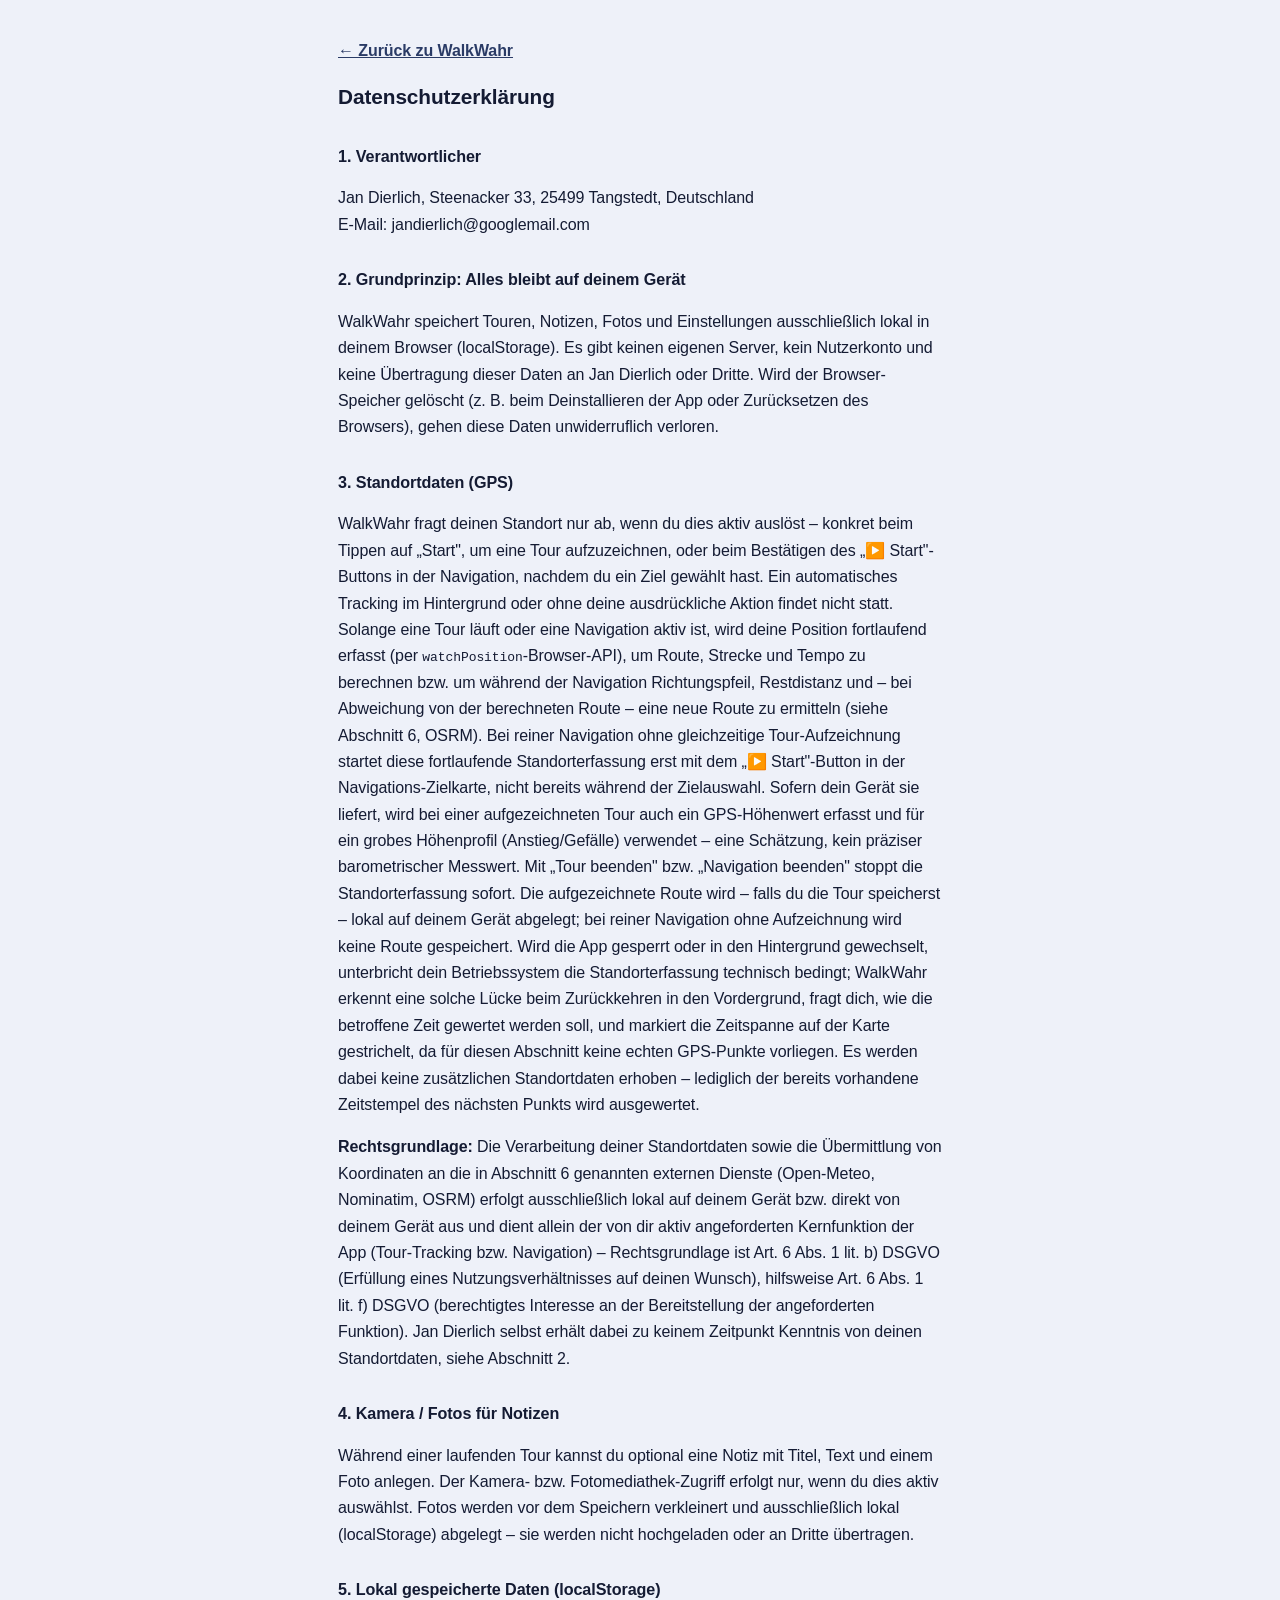
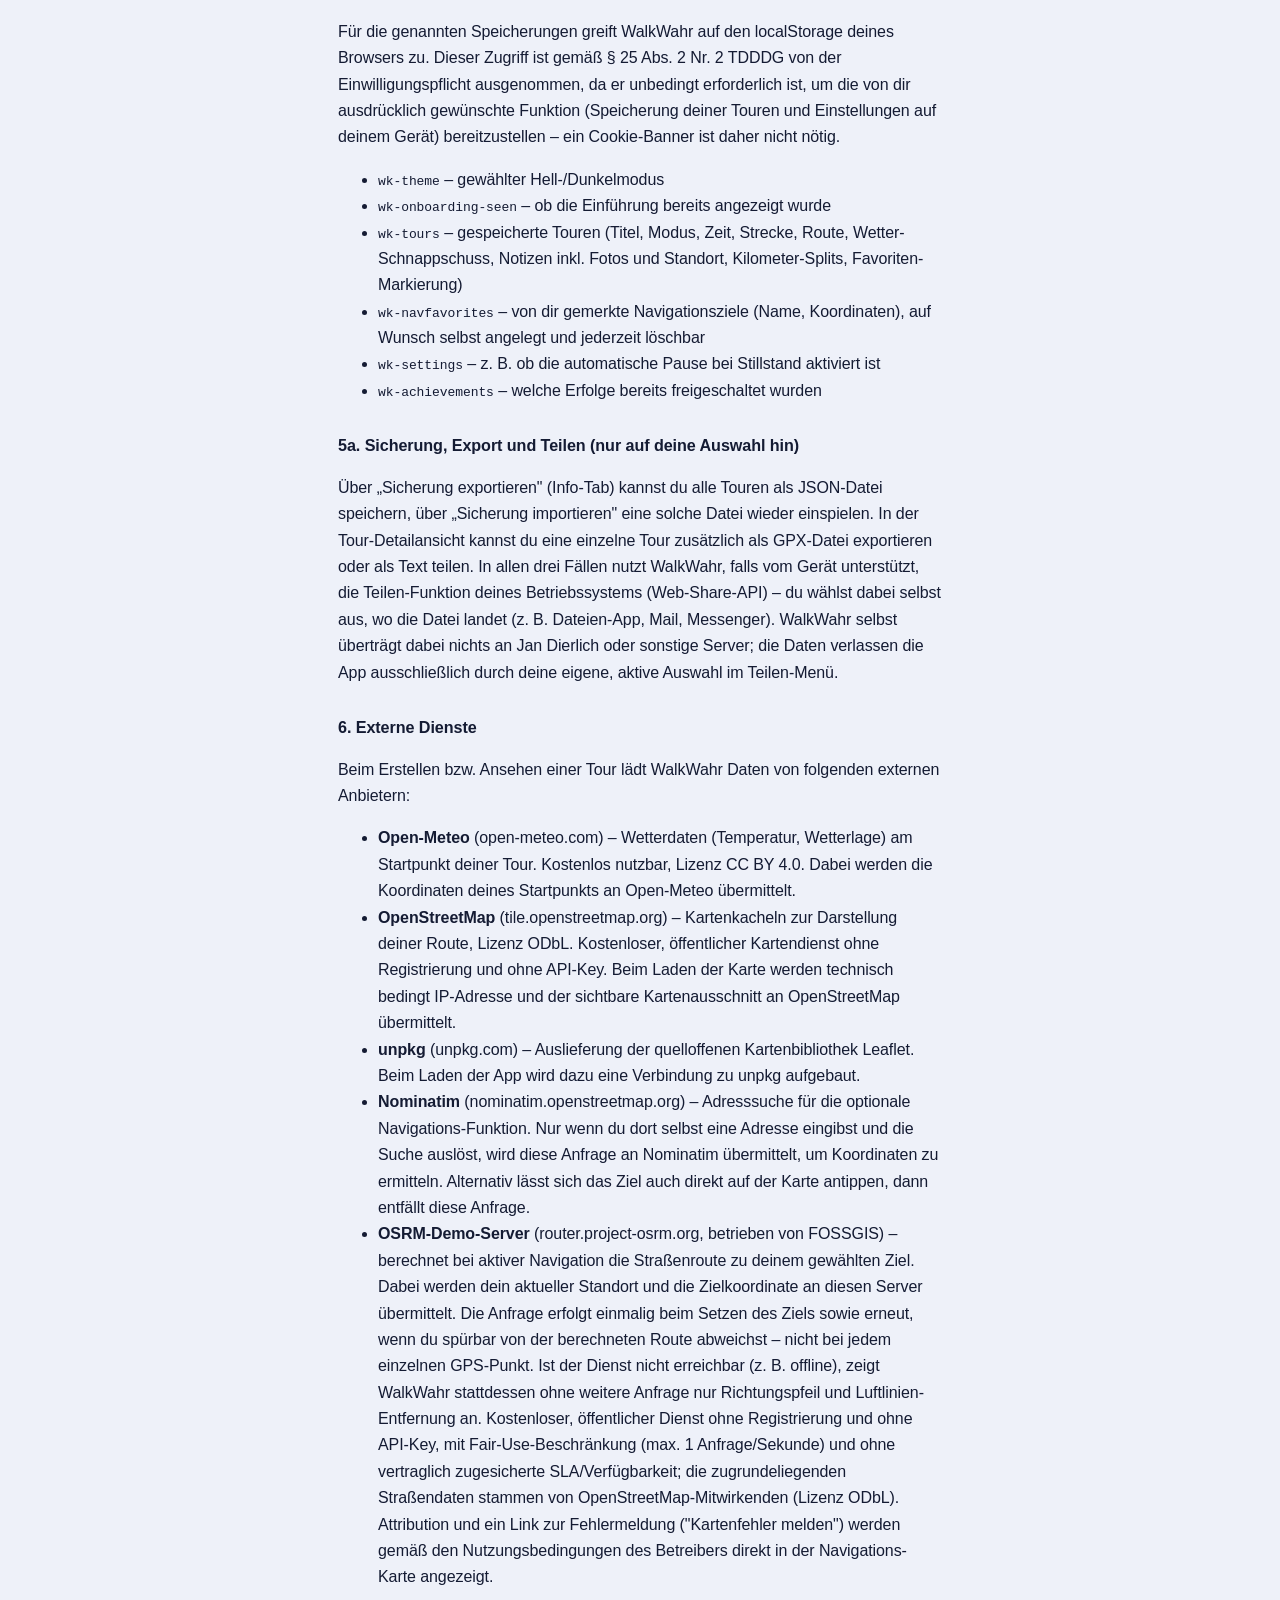
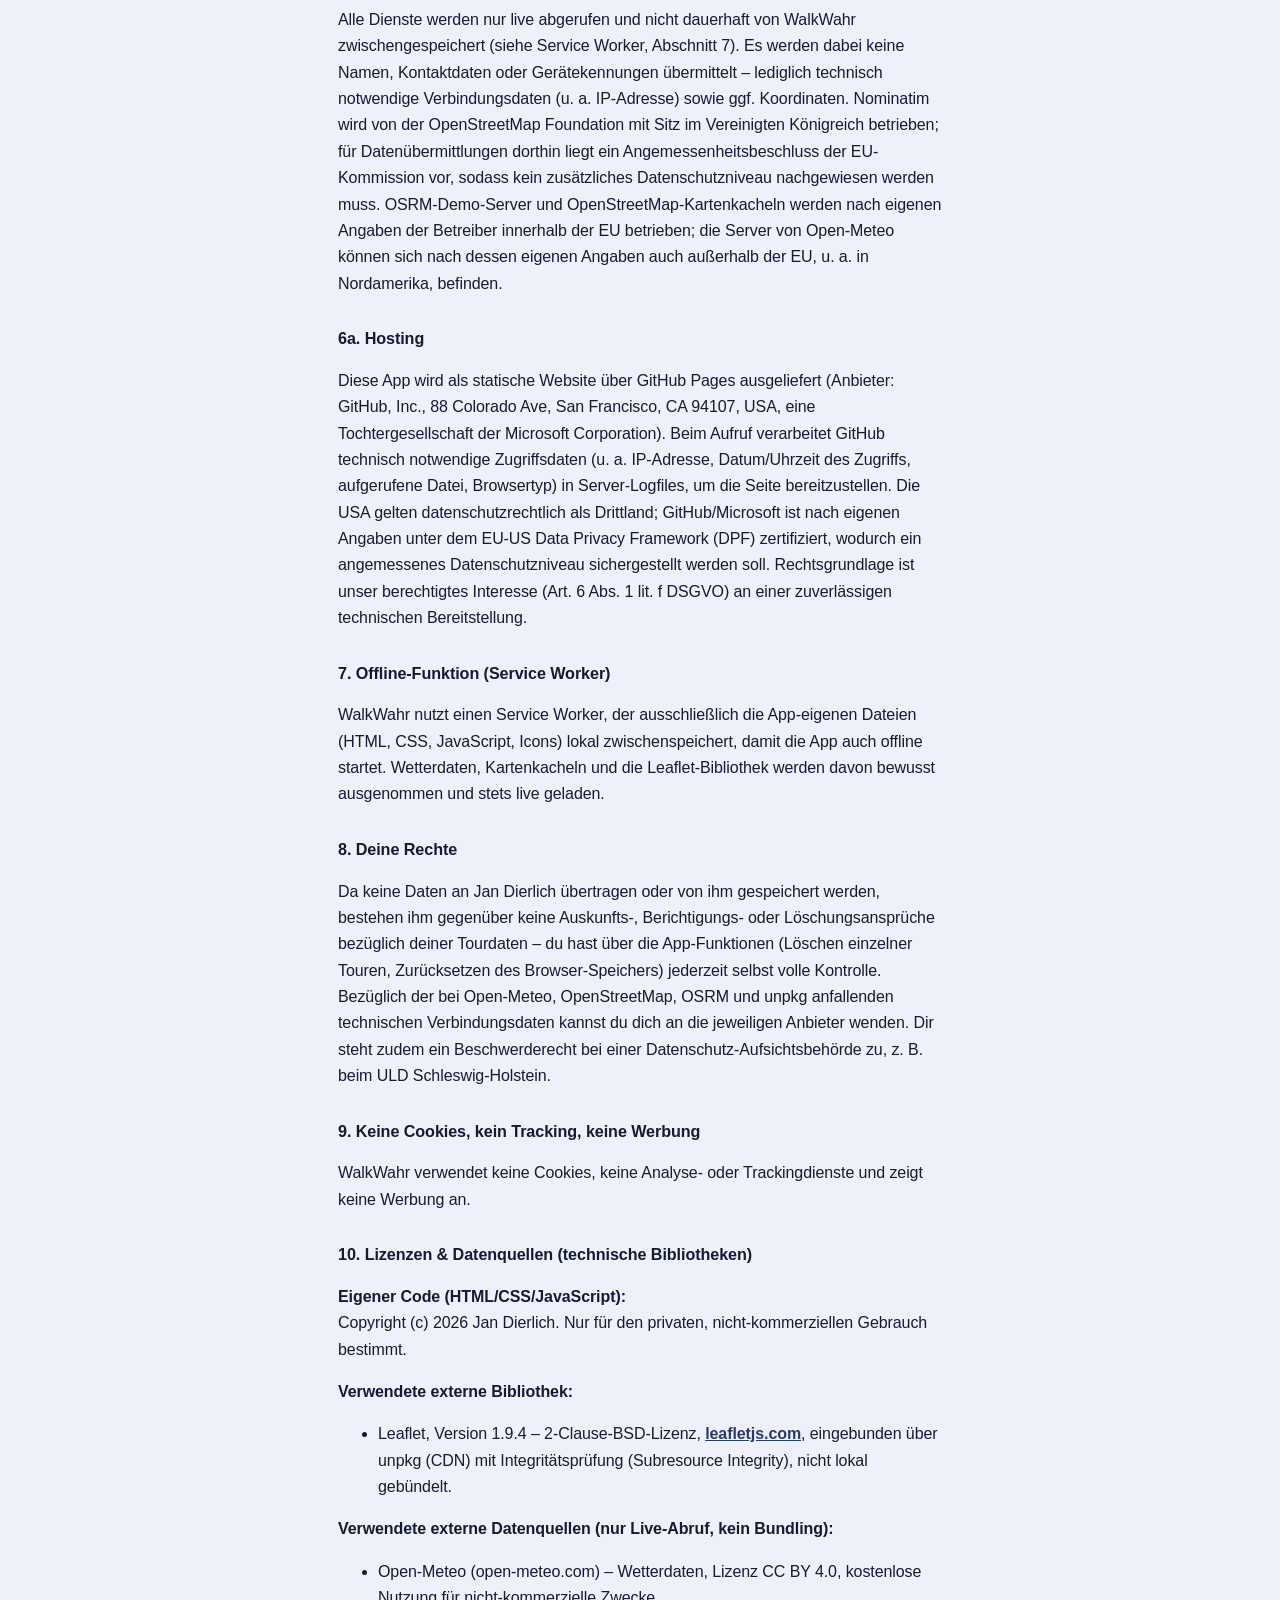
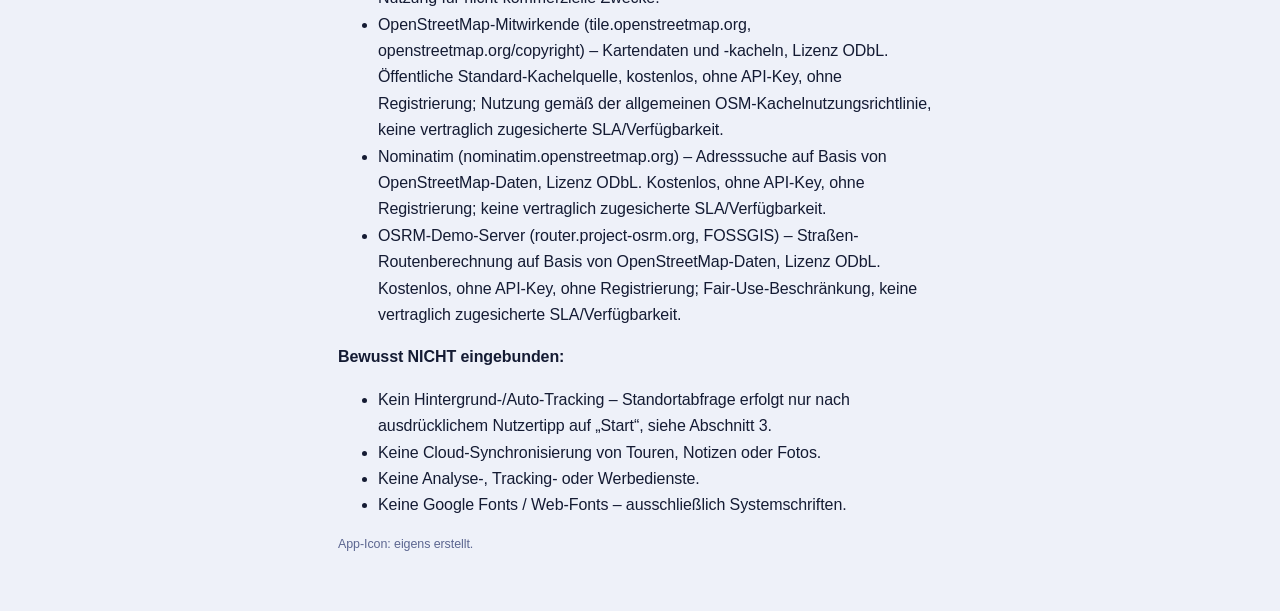
==== wk-datenschutz.html @ b7c9e7aa "Add files via upload" ====
<!DOCTYPE html>
<html lang="de">
<head>
    <meta name="robots" content="noindex, nofollow">
<meta charset="UTF-8">
<meta name="viewport" content="width=device-width, initial-scale=1, maximum-scale=1, user-scalable=no">
<title>Datenschutzerklärung – WalkWahr</title>
<link rel="icon" href="wk-icon-192.png">
<link rel="stylesheet" href="wk-style.css">
</head>
<body>
<div class="legalpage">
  <p><a href="wk-index.html">← Zurück zu WalkWahr</a></p>
  <h1>Datenschutzerklärung</h1>

  <h2>1. Verantwortlicher</h2>
  <p>
    Jan Dierlich, Steenacker 33, 25499 Tangstedt, Deutschland<br>
    E-Mail: jandierlich@googlemail.com
  </p>

  <h2>2. Grundprinzip: Alles bleibt auf deinem Gerät</h2>
  <p>WalkWahr speichert Touren, Notizen, Fotos und Einstellungen ausschließlich lokal in deinem Browser (localStorage). Es gibt keinen eigenen Server, kein Nutzerkonto und keine Übertragung dieser Daten an Jan Dierlich oder Dritte. Wird der Browser-Speicher gelöscht (z. B. beim Deinstallieren der App oder Zurücksetzen des Browsers), gehen diese Daten unwiderruflich verloren.</p>

  <h2>3. Standortdaten (GPS)</h2>
  <p>WalkWahr fragt deinen Standort nur ab, wenn du dies aktiv auslöst – konkret beim Tippen auf „Start", um eine Tour aufzuzeichnen, oder beim Bestätigen des „▶️ Start"-Buttons in der Navigation, nachdem du ein Ziel gewählt hast. Ein automatisches Tracking im Hintergrund oder ohne deine ausdrückliche Aktion findet nicht statt. Solange eine Tour läuft oder eine Navigation aktiv ist, wird deine Position fortlaufend erfasst (per <code>watchPosition</code>-Browser-API), um Route, Strecke und Tempo zu berechnen bzw. um während der Navigation Richtungspfeil, Restdistanz und – bei Abweichung von der berechneten Route – eine neue Route zu ermitteln (siehe Abschnitt 6, OSRM). Bei reiner Navigation ohne gleichzeitige Tour-Aufzeichnung startet diese fortlaufende Standorterfassung erst mit dem „▶️ Start"-Button in der Navigations-Zielkarte, nicht bereits während der Zielauswahl. Sofern dein Gerät sie liefert, wird bei einer aufgezeichneten Tour auch ein GPS-Höhenwert erfasst und für ein grobes Höhenprofil (Anstieg/Gefälle) verwendet – eine Schätzung, kein präziser barometrischer Messwert. Mit „Tour beenden" bzw. „Navigation beenden" stoppt die Standorterfassung sofort. Die aufgezeichnete Route wird – falls du die Tour speicherst – lokal auf deinem Gerät abgelegt; bei reiner Navigation ohne Aufzeichnung wird keine Route gespeichert. Wird die App gesperrt oder in den Hintergrund gewechselt, unterbricht dein Betriebssystem die Standorterfassung technisch bedingt; WalkWahr erkennt eine solche Lücke beim Zurückkehren in den Vordergrund, fragt dich, wie die betroffene Zeit gewertet werden soll, und markiert die Zeitspanne auf der Karte gestrichelt, da für diesen Abschnitt keine echten GPS-Punkte vorliegen. Es werden dabei keine zusätzlichen Standortdaten erhoben – lediglich der bereits vorhandene Zeitstempel des nächsten Punkts wird ausgewertet.</p>
  <p><strong>Rechtsgrundlage:</strong> Die Verarbeitung deiner Standortdaten sowie die Übermittlung von Koordinaten an die in Abschnitt 6 genannten externen Dienste (Open-Meteo, Nominatim, OSRM) erfolgt ausschließlich lokal auf deinem Gerät bzw. direkt von deinem Gerät aus und dient allein der von dir aktiv angeforderten Kernfunktion der App (Tour-Tracking bzw. Navigation) – Rechtsgrundlage ist Art. 6 Abs. 1 lit. b) DSGVO (Erfüllung eines Nutzungsverhältnisses auf deinen Wunsch), hilfsweise Art. 6 Abs. 1 lit. f) DSGVO (berechtigtes Interesse an der Bereitstellung der angeforderten Funktion). Jan Dierlich selbst erhält dabei zu keinem Zeitpunkt Kenntnis von deinen Standortdaten, siehe Abschnitt 2.</p>

  <h2>4. Kamera / Fotos für Notizen</h2>
  <p>Während einer laufenden Tour kannst du optional eine Notiz mit Titel, Text und einem Foto anlegen. Der Kamera- bzw. Fotomediathek-Zugriff erfolgt nur, wenn du dies aktiv auswählst. Fotos werden vor dem Speichern verkleinert und ausschließlich lokal (localStorage) abgelegt – sie werden nicht hochgeladen oder an Dritte übertragen.</p>

  <h2>5. Lokal gespeicherte Daten (localStorage)</h2>
  <p>Für die genannten Speicherungen greift WalkWahr auf den localStorage deines Browsers zu. Dieser Zugriff ist gemäß § 25 Abs. 2 Nr. 2 TDDDG von der Einwilligungspflicht ausgenommen, da er unbedingt erforderlich ist, um die von dir ausdrücklich gewünschte Funktion (Speicherung deiner Touren und Einstellungen auf deinem Gerät) bereitzustellen – ein Cookie-Banner ist daher nicht nötig.</p>
  <ul>
    <li><code>wk-theme</code> – gewählter Hell-/Dunkelmodus</li>
    <li><code>wk-onboarding-seen</code> – ob die Einführung bereits angezeigt wurde</li>
    <li><code>wk-tours</code> – gespeicherte Touren (Titel, Modus, Zeit, Strecke, Route, Wetter-Schnappschuss, Notizen inkl. Fotos und Standort, Kilometer-Splits, Favoriten-Markierung)</li>
    <li><code>wk-navfavorites</code> – von dir gemerkte Navigationsziele (Name, Koordinaten), auf Wunsch selbst angelegt und jederzeit löschbar</li>
    <li><code>wk-settings</code> – z. B. ob die automatische Pause bei Stillstand aktiviert ist</li>
    <li><code>wk-achievements</code> – welche Erfolge bereits freigeschaltet wurden</li>
  </ul>

  <h2>5a. Sicherung, Export und Teilen (nur auf deine Auswahl hin)</h2>
  <p>Über „Sicherung exportieren" (Info-Tab) kannst du alle Touren als JSON-Datei speichern, über „Sicherung importieren" eine solche Datei wieder einspielen. In der Tour-Detailansicht kannst du eine einzelne Tour zusätzlich als GPX-Datei exportieren oder als Text teilen. In allen drei Fällen nutzt WalkWahr, falls vom Gerät unterstützt, die Teilen-Funktion deines Betriebssystems (Web-Share-API) – du wählst dabei selbst aus, wo die Datei landet (z. B. Dateien-App, Mail, Messenger). WalkWahr selbst überträgt dabei nichts an Jan Dierlich oder sonstige Server; die Daten verlassen die App ausschließlich durch deine eigene, aktive Auswahl im Teilen-Menü.</p>

  <h2>6. Externe Dienste</h2>
  <p>Beim Erstellen bzw. Ansehen einer Tour lädt WalkWahr Daten von folgenden externen Anbietern:</p>
  <ul>
    <li><strong>Open-Meteo</strong> (open-meteo.com) – Wetterdaten (Temperatur, Wetterlage) am Startpunkt deiner Tour. Kostenlos nutzbar, Lizenz CC BY 4.0. Dabei werden die Koordinaten deines Startpunkts an Open-Meteo übermittelt.</li>
    <li><strong>OpenStreetMap</strong> (tile.openstreetmap.org) – Kartenkacheln zur Darstellung deiner Route, Lizenz ODbL. Kostenloser, öffentlicher Kartendienst ohne Registrierung und ohne API-Key. Beim Laden der Karte werden technisch bedingt IP-Adresse und der sichtbare Kartenausschnitt an OpenStreetMap übermittelt.</li>
    <li><strong>unpkg</strong> (unpkg.com) – Auslieferung der quelloffenen Kartenbibliothek Leaflet. Beim Laden der App wird dazu eine Verbindung zu unpkg aufgebaut.</li>
    <li><strong>Nominatim</strong> (nominatim.openstreetmap.org) – Adresssuche für die optionale Navigations-Funktion. Nur wenn du dort selbst eine Adresse eingibst und die Suche auslöst, wird diese Anfrage an Nominatim übermittelt, um Koordinaten zu ermitteln. Alternativ lässt sich das Ziel auch direkt auf der Karte antippen, dann entfällt diese Anfrage.</li>
    <li><strong>OSRM-Demo-Server</strong> (router.project-osrm.org, betrieben von FOSSGIS) – berechnet bei aktiver Navigation die Straßenroute zu deinem gewählten Ziel. Dabei werden dein aktueller Standort und die Zielkoordinate an diesen Server übermittelt. Die Anfrage erfolgt einmalig beim Setzen des Ziels sowie erneut, wenn du spürbar von der berechneten Route abweichst – nicht bei jedem einzelnen GPS-Punkt. Ist der Dienst nicht erreichbar (z. B. offline), zeigt WalkWahr stattdessen ohne weitere Anfrage nur Richtungspfeil und Luftlinien-Entfernung an. Kostenloser, öffentlicher Dienst ohne Registrierung und ohne API-Key, mit Fair-Use-Beschränkung (max. 1 Anfrage/Sekunde) und ohne vertraglich zugesicherte SLA/Verfügbarkeit; die zugrundeliegenden Straßendaten stammen von OpenStreetMap-Mitwirkenden (Lizenz ODbL). Attribution und ein Link zur Fehlermeldung ("Kartenfehler melden") werden gemäß den Nutzungsbedingungen des Betreibers direkt in der Navigations-Karte angezeigt.</li>
  </ul>
  <p>Alle Dienste werden nur live abgerufen und nicht dauerhaft von WalkWahr zwischengespeichert (siehe Service Worker, Abschnitt 7). Es werden dabei keine Namen, Kontaktdaten oder Gerätekennungen übermittelt – lediglich technisch notwendige Verbindungsdaten (u. a. IP-Adresse) sowie ggf. Koordinaten. Nominatim wird von der OpenStreetMap Foundation mit Sitz im Vereinigten Königreich betrieben; für Datenübermittlungen dorthin liegt ein Angemessenheitsbeschluss der EU-Kommission vor, sodass kein zusätzliches Datenschutzniveau nachgewiesen werden muss. OSRM-Demo-Server und OpenStreetMap-Kartenkacheln werden nach eigenen Angaben der Betreiber innerhalb der EU betrieben; die Server von Open-Meteo können sich nach dessen eigenen Angaben auch außerhalb der EU, u. a. in Nordamerika, befinden.</p>

  <h2>6a. Hosting</h2>
  <p>Diese App wird als statische Website über GitHub Pages ausgeliefert (Anbieter: GitHub, Inc., 88 Colorado Ave, San Francisco, CA 94107, USA, eine Tochtergesellschaft der Microsoft Corporation). Beim Aufruf verarbeitet GitHub technisch notwendige Zugriffsdaten (u. a. IP-Adresse, Datum/Uhrzeit des Zugriffs, aufgerufene Datei, Browsertyp) in Server-Logfiles, um die Seite bereitzustellen. Die USA gelten datenschutzrechtlich als Drittland; GitHub/Microsoft ist nach eigenen Angaben unter dem EU-US Data Privacy Framework (DPF) zertifiziert, wodurch ein angemessenes Datenschutzniveau sichergestellt werden soll. Rechtsgrundlage ist unser berechtigtes Interesse (Art. 6 Abs. 1 lit. f DSGVO) an einer zuverlässigen technischen Bereitstellung.</p>

  <h2>7. Offline-Funktion (Service Worker)</h2>
  <p>WalkWahr nutzt einen Service Worker, der ausschließlich die App-eigenen Dateien (HTML, CSS, JavaScript, Icons) lokal zwischenspeichert, damit die App auch offline startet. Wetterdaten, Kartenkacheln und die Leaflet-Bibliothek werden davon bewusst ausgenommen und stets live geladen.</p>

  <h2>8. Deine Rechte</h2>
  <p>Da keine Daten an Jan Dierlich übertragen oder von ihm gespeichert werden, bestehen ihm gegenüber keine Auskunfts-, Berichtigungs- oder Löschungsansprüche bezüglich deiner Tourdaten – du hast über die App-Funktionen (Löschen einzelner Touren, Zurücksetzen des Browser-Speichers) jederzeit selbst volle Kontrolle. Bezüglich der bei Open-Meteo, OpenStreetMap, OSRM und unpkg anfallenden technischen Verbindungsdaten kannst du dich an die jeweiligen Anbieter wenden. Dir steht zudem ein Beschwerderecht bei einer Datenschutz-Aufsichtsbehörde zu, z. B. beim ULD Schleswig-Holstein.</p>

  <h2>9. Keine Cookies, kein Tracking, keine Werbung</h2>
  <p>WalkWahr verwendet keine Cookies, keine Analyse- oder Trackingdienste und zeigt keine Werbung an.</p>

  <h2 id="lizenzen">10. Lizenzen &amp; Datenquellen (technische Bibliotheken)</h2>
  <p><strong>Eigener Code (HTML/CSS/JavaScript):</strong><br>Copyright (c) 2026 Jan Dierlich. Nur für den privaten, nicht-kommerziellen Gebrauch bestimmt.</p>
  <p><strong>Verwendete externe Bibliothek:</strong></p>
  <ul>
    <li>Leaflet, Version 1.9.4 – 2-Clause-BSD-Lizenz, <a href="https://leafletjs.com/" target="_blank" rel="noopener">leafletjs.com</a>, eingebunden über unpkg (CDN) mit Integritätsprüfung (Subresource Integrity), nicht lokal gebündelt.</li>
  </ul>
  <p><strong>Verwendete externe Datenquellen (nur Live-Abruf, kein Bundling):</strong></p>
  <ul>
    <li>Open-Meteo (open-meteo.com) – Wetterdaten, Lizenz CC BY 4.0, kostenlose Nutzung für nicht-kommerzielle Zwecke.</li>
    <li>OpenStreetMap-Mitwirkende (tile.openstreetmap.org, openstreetmap.org/copyright) – Kartendaten und -kacheln, Lizenz ODbL. Öffentliche Standard-Kachelquelle, kostenlos, ohne API-Key, ohne Registrierung; Nutzung gemäß der allgemeinen OSM-Kachelnutzungsrichtlinie, keine vertraglich zugesicherte SLA/Verfügbarkeit.</li>
    <li>Nominatim (nominatim.openstreetmap.org) – Adresssuche auf Basis von OpenStreetMap-Daten, Lizenz ODbL. Kostenlos, ohne API-Key, ohne Registrierung; keine vertraglich zugesicherte SLA/Verfügbarkeit.</li>
    <li>OSRM-Demo-Server (router.project-osrm.org, FOSSGIS) – Straßen-Routenberechnung auf Basis von OpenStreetMap-Daten, Lizenz ODbL. Kostenlos, ohne API-Key, ohne Registrierung; Fair-Use-Beschränkung, keine vertraglich zugesicherte SLA/Verfügbarkeit.</li>
  </ul>
  <p><strong>Bewusst NICHT eingebunden:</strong></p>
  <ul>
    <li>Kein Hintergrund-/Auto-Tracking – Standortabfrage erfolgt nur nach ausdrücklichem Nutzertipp auf „Start“, siehe Abschnitt 3.</li>
    <li>Keine Cloud-Synchronisierung von Touren, Notizen oder Fotos.</li>
    <li>Keine Analyse-, Tracking- oder Werbedienste.</li>
    <li>Keine Google Fonts / Web-Fonts – ausschließlich Systemschriften.</li>
  </ul>
  <p class="small">App-Icon: eigens erstellt.</p>
</div>
</body>
</html>
---- wk-style.css ----
:root{
  --bg:#EEF1F9;
  --card:#FFFFFF;
  --text:#141B33;
  --text-soft:#5C6690;
  --accent:#2A3B66;
  --accent2:#18234A;
  --accent-soft:#E4E8F7;
  --btn-warm:#EDF0FA;
  --border:#DDE2F1;
  --brand-a:#232E57;
  --brand-b:#12182F;
  --on-brand:#FFFFFF;
  --green:#1F8A4C;
  --green-bg:#E4F6EC;
  --yellow:#B26A00;
  --yellow-bg:#FDF1DC;
  --red:#C6273D;
  --red-bg:#FCE8EC;
  --shadow:0 8px 20px rgba(20,27,51,.09);
  --shadow-lg:0 16px 36px rgba(20,27,51,.16);
  --radius:20px;
  --safe-bottom:env(safe-area-inset-bottom, 0px);
  --safe-top:env(safe-area-inset-top, 0px);
  color-scheme:light;
}
[data-theme="dark"]{
  --bg:#0A0F22;
  --card:#121A34;
  --text:#E8EBF8;
  --text-soft:#94A0C6;
  --accent:#8CA0EE;
  --accent2:#5F74C4;
  --accent-soft:#1C2547;
  --btn-warm:#182142;
  --border:#26305A;
  --brand-a:#232E57;
  --brand-b:#0C1226;
  --on-brand:#FFFFFF;
  --green:#7ED08A;
  --green-bg:#1E3327;
  --yellow:#F2C368;
  --yellow-bg:#3A2E15;
  --red:#F09090;
  --red-bg:#3A1E1E;
  --shadow:0 8px 20px rgba(0,0,0,.42);
  --shadow-lg:0 16px 36px rgba(0,0,0,.55);
  color-scheme:dark;
}

*{box-sizing:border-box; -webkit-tap-highlight-color:transparent;}
html,body{margin:0;padding:0;height:100%;}
body{
  background:var(--bg);
  color:var(--text);
  font-family:-apple-system,sans-serif;
  font-weight:400;
  transition:background .35s ease,color .35s ease;
  touch-action:pan-x pan-y;
  overscroll-behavior-y:contain;
  -webkit-font-smoothing:antialiased;
  letter-spacing:-0.005em;
}
button,input,select,textarea{font-family:inherit;}
a{color:var(--accent);}
.topbar h1,.cardtitle,.hero-line,.legalpage h1,.legalpage h2{font-family:-apple-system,sans-serif; font-weight:650;}
.wsval,.statbox .val,.goalbig,.livebig .num,.monthbar-val,.skpace,.leaflet-popup-content strong{font-family:ui-monospace,SFMono-Regular,Menlo,monospace; font-weight:500;}

.app{max-width:520px;margin:0 auto;min-height:100vh;display:flex;flex-direction:column;position:relative;}

/* ---------- Topbar (immer sichtbar) ---------- */
.topbar{
  display:flex;align-items:center;justify-content:space-between;gap:10px;
  padding:calc(14px + var(--safe-top)) 16px 16px;position:sticky;top:0;z-index:50;
  background:linear-gradient(160deg,var(--brand-a) 0%,var(--brand-b) 100%);
  border-radius:0 0 20px 20px;
  box-shadow:0 6px 16px rgba(8,11,24,.22);
  border-bottom:none;
}
.topbar h1{font-size:1.1rem;margin:0;display:flex;align-items:center;gap:9px;font-weight:650;letter-spacing:-0.01em;flex:1;min-width:0;color:#fff;}
.titleicon{width:27px;height:27px;border-radius:8px;display:block;box-shadow:0 2px 8px rgba(0,0,0,.3);flex-shrink:0;}
.iconbtn{
  background:rgba(255,255,255,.12);border:1px solid rgba(255,255,255,.16);border-radius:999px;
  width:38px;height:38px;display:flex;align-items:center;justify-content:center;flex-shrink:0;
  color:#fff;box-shadow:none;transition:transform .12s ease;
}
.iconbtn:active{transform:scale(0.92);}
.iconbtn[hidden]{display:none;}

/* Gedämpfte Topbar während laufender Live-Tour: Karte/Werte sollen im Vordergrund stehen */
#app:has(#ov-live.open) .topbar{
  background:var(--card);
  border-radius:0;
  box-shadow:0 1px 0 var(--border);
}
#app:has(#ov-live.open) .topbar h1{color:var(--text);text-shadow:none;}
#app:has(#ov-live.open) .titleicon{box-shadow:0 2px 6px rgba(10,14,30,0.2);}
#app:has(#ov-live.open) .iconbtn{
  background:var(--card);border:1px solid var(--border);color:var(--text);box-shadow:var(--shadow);
}

/* ---------- Content / tabs ---------- */
.content{flex:1;padding:22px 16px calc(28px + var(--safe-bottom));display:flex;flex-direction:column;}
.tabview{display:none;flex-direction:column;gap:14px;animation:fadeUp .3s ease;}
.tabview.active{display:flex;}
@keyframes fadeUp{from{opacity:0;transform:translateY(8px);}to{opacity:1;transform:translateY(0);}}

/* ---------- Overlays (Vollbild-Abläufe) ---------- */
.overlay{
  display:none;position:fixed;inset:0;z-index:40;background:var(--bg);
  flex-direction:column;
}
.overlay.open{display:flex;}
.overlay-scroll{flex:1;overflow-y:auto;padding:calc(96px + var(--safe-top)) 16px calc(28px + var(--safe-bottom));display:flex;flex-direction:column;gap:14px;}
.overlay-modal{align-items:center;justify-content:center;background:rgba(8,11,24,0.5);}
[data-theme="dark"] .overlay-modal{background:rgba(0,0,0,0.6);}
.overlay-modal .overlay-scroll{flex:none;width:100%;max-width:480px;padding:16px;justify-content:center;}

/* ---------- Hero (Start-Tab Begrüßung) ---------- */
.hero{
  background:linear-gradient(150deg,var(--brand-a),var(--brand-b));color:#fff;
  border-radius:var(--radius);padding:20px;box-shadow:0 10px 24px rgba(8,11,24,.28);
}
.hero-line{font-size:.96rem;font-weight:650;}

.cardtitle{display:block;margin-bottom:2px;font-weight:650;font-size:.98rem;}

.card{
  background:var(--card);border-radius:var(--radius);padding:18px;box-shadow:var(--shadow);
  border:1px solid var(--border);
}
.newtour-card{display:flex;flex-direction:column;gap:12px;}

/* ---------- Startseite: Kachel-Schnellzugriff ---------- */
.quicktiles{display:grid;grid-template-columns:repeat(3,1fr);gap:10px;}
.qtile{
  display:flex;flex-direction:column;align-items:center;justify-content:center;gap:6px;
  background:var(--card);border:1px solid var(--border);border-radius:16px;
  padding:14px 6px;box-shadow:var(--shadow);color:var(--text);
  transition:transform .12s ease,background .15s ease;
}
.qtile:active{transform:scale(0.96);}
.qtile .qic{
  width:38px;height:38px;border-radius:11px;display:flex;align-items:center;justify-content:center;
  background:var(--accent-soft);font-size:1.15rem;
}
.qtile .qlbl{font-size:.72rem;font-weight:600;color:var(--text-soft);}

.weekstrip{display:flex;align-items:center;justify-content:space-around;padding:16px 12px;}
.weekstrip-item{display:flex;flex-direction:column;align-items:center;gap:3px;}
.wsval{font-size:1.25rem;font-weight:500;color:var(--accent);}
.wslbl{font-size:.71rem;color:var(--text-soft);font-weight:500;}
.weekstrip-div{width:1px;height:34px;background:var(--border);}

.btn{
  border:none;border-radius:999px;padding:14px 20px;font-size:.95rem;font-weight:650;
  display:flex;align-items:center;justify-content:center;gap:8px;cursor:pointer;
  transition:transform .12s ease, opacity .2s ease;
}
.btn:active{transform:scale(0.97);}
.btn-primary{background:linear-gradient(150deg,var(--brand-a),var(--brand-b));color:#fff;box-shadow:0 6px 16px rgba(8,11,24,.3);}
.btn-warm{background:var(--btn-warm);color:var(--text);}
.btn-outline{background:transparent;color:var(--text);border:1.5px solid var(--border);}
.btn-danger{background:var(--red-bg);color:var(--red);}
.btn-block{width:100%;}
.btn-lg{padding:16px;font-size:1rem;}
.btn-row{display:flex;gap:10px;}
.btn:disabled{opacity:.45;pointer-events:none;}

.modeselect{display:flex;gap:10px;}
.modeselect + .modeselect{margin-top:10px;}
.mode{
  flex:1;border:1.5px solid var(--border);background:var(--bg);border-radius:16px;
  padding:14px 8px;display:flex;flex-direction:column;align-items:center;gap:6px;
  color:var(--text-soft);font-size:.8rem;font-weight:600;transition:all .15s ease;
}
.mode .ic{font-size:1.5rem;}
.mode.active{border-color:var(--accent);color:var(--accent);background:var(--accent-soft);}
[data-theme="dark"] .mode.active{color:var(--text);}

.statgrid{display:grid;grid-template-columns:1fr 1fr;gap:10px;}
.statbox{background:var(--accent-soft);border-radius:16px;padding:14px 12px;text-align:center;}
[data-theme="dark"] .statbox{background:var(--card);border:1px solid var(--border);}
.statbox .val{font-size:1.4rem;font-weight:500;color:var(--accent);letter-spacing:-0.01em;}
.statbox .lbl{font-size:.71rem;color:var(--text-soft);margin-top:2px;font-weight:500;}

/* ---------- Karten ---------- */
.statichmapwrap{position:relative;width:100%;height:230px;border-radius:var(--radius);overflow:hidden;border:1px solid var(--border);transition:all .2s ease;}
.statichmapwrap #summaryMap,.statichmapwrap #detailMap{position:absolute;inset:0;z-index:0;}
.overlay.map-expanded .statichmapwrap{
  position:fixed;left:0;right:0;top:calc(64px + var(--safe-top));bottom:0;z-index:45;
  border-radius:0;border:none;height:auto;
}
.overlay.map-expanded .overlay-scroll > *:not(.statichmapwrap){display:none;}
.leaflet-container{background:var(--card);font-family:inherit;}
.wk-marker{width:16px;height:16px;border-radius:50%;border:2px solid #fff;box-shadow:0 1px 4px rgba(0,0,0,0.35);}
.wk-navarrow-rot{width:26px;height:26px;transition:transform .2s linear;}
.wk-navarrow{filter:drop-shadow(0 1px 3px rgba(0,0,0,0.35));}
.mapfallback{
  width:100%;height:100%;display:flex;flex-direction:column;align-items:center;justify-content:center;
  gap:8px;text-align:center;padding:18px;color:var(--text-soft);font-size:.82rem;background:var(--accent-soft);
}
.mapfallback span{font-size:1.8rem;}
/* dezenter Dunkelmodus-Look für die Standard-Kacheln (gleiche Kachelquelle, nur eingefärbt), Mitternachtsblau-Tönung */
[data-theme="dark"] .leaflet-tile-pane{filter:invert(94%) hue-rotate(190deg) brightness(0.88) contrast(0.9) saturate(0.85);}

.weatherline{
  display:flex;align-items:center;gap:10px;padding:12px 14px;border-radius:14px;
  background:var(--green-bg);color:var(--green);font-size:.84rem;font-weight:650;
}
.weatherline.mid{background:var(--yellow-bg);color:var(--yellow);}
.weatherline.bad{background:var(--red-bg);color:var(--red);}

.historyitem{
  display:flex;align-items:center;gap:12px;padding:13px;border-radius:18px;
  background:var(--card);border:1px solid var(--border);box-shadow:var(--shadow);
  transition:transform .1s ease;
}
.historyitem:active{transform:scale(0.98);}
.historyitem .modeic{
  width:44px;height:44px;border-radius:14px;display:flex;align-items:center;justify-content:center;
  font-size:1.2rem;flex-shrink:0;background:var(--accent-soft);
}
.historyitem .meta{flex:1;min-width:0;}
.historyitem .meta strong{display:block;font-size:.92rem;font-weight:650;}
.historyitem .meta span{font-size:.76rem;color:var(--text-soft);}
.historyitem .del{background:none;border:none;color:var(--text-soft);font-size:1.1rem;padding:6px;}

.filterrow{display:flex;gap:8px;overflow-x:auto;padding-bottom:2px;}
.filterchip{
  border:1px solid var(--border);background:var(--card);border-radius:999px;padding:9px 15px;
  font-size:.81rem;font-weight:600;color:var(--text-soft);white-space:nowrap;transition:all .15s ease;
}
.filterchip.active{background:linear-gradient(150deg,var(--brand-a),var(--brand-b));color:#fff;border-color:transparent;}

.emptystate{text-align:center;padding:38px 12px;color:var(--text-soft);}
.emptystate .ic{font-size:2.2rem;display:block;margin-bottom:8px;}

/* ---------- Wochenziel (Fortschrittsring) ---------- */
.goalhead{display:flex;align-items:center;justify-content:space-between;margin-bottom:10px;}
.linkbtn{background:none;border:none;color:var(--accent);font-weight:650;font-size:.82rem;padding:4px;}
.goalrow{display:flex;align-items:center;gap:16px;}
.goalringwrap{flex-shrink:0;line-height:0;}
.goalringwrap svg circle{transition:stroke-dashoffset .5s ease,stroke .3s ease;}
.goalinfo{flex:1;min-width:0;}
.goalbig{font-size:1.45rem;font-weight:500;color:var(--accent);letter-spacing:-0.02em;}
#goalText{margin:2px 0 0;}

/* ---------- Erfolge ---------- */
.badgegrid{display:grid;grid-template-columns:repeat(3,1fr);gap:10px;margin-top:10px;}
.badge{
  display:flex;flex-direction:column;align-items:center;gap:4px;text-align:center;
  padding:12px 6px;border-radius:16px;background:var(--accent-soft);color:var(--text);
}
[data-theme="dark"] .badge{background:var(--bg);border:1px solid var(--border);}
.badge .bic{font-size:1.5rem;}
.badge .blbl{font-size:.65rem;font-weight:600;color:var(--text-soft);line-height:1.25;}
.badge.locked{opacity:.4;}
.badge.unlocked .bic{filter:none;}
.badge.unlocked .blbl{color:var(--accent);}

/* ---------- Toggle-Buttons (Ein/Aus) ---------- */
.btn-toggle{padding:8px 18px;font-size:.84rem;}
.btn-toggle.on{background:linear-gradient(150deg,var(--brand-a),var(--brand-b));color:#fff;}

/* ---------- Splits ---------- */
.splitlist{display:flex;flex-direction:column;margin-top:8px;}
.splitrow{
  display:flex;align-items:center;justify-content:space-between;padding:9px 2px;
  border-bottom:1px solid var(--border);font-size:.85rem;
}
.splitrow:last-child{border-bottom:none;}
.splitrow .sklabel{font-weight:600;color:var(--text-soft);}
.splitrow .skpace{font-weight:500;}
.splitrow .skbarwrap{flex:1;height:6px;margin:0 10px;border-radius:999px;background:var(--accent-soft);overflow:hidden;}
[data-theme="dark"] .splitrow .skbarwrap{background:var(--bg);}
.splitrow .skbar{height:100%;background:var(--accent);border-radius:999px;}

/* ---------- Undo-Snackbar ---------- */
.undotoast{
  position:fixed;bottom:calc(24px + var(--safe-bottom));left:16px;right:16px;max-width:488px;margin:0 auto;
  background:var(--text);color:var(--bg);padding:12px 10px 12px 18px;border-radius:16px;
  display:flex;align-items:center;justify-content:space-between;gap:10px;
  box-shadow:var(--shadow-lg);z-index:61;opacity:0;pointer-events:none;transform:translateY(10px);
  transition:opacity .25s ease,transform .25s ease;font-size:.86rem;font-weight:500;
}
.undotoast.show{opacity:1;pointer-events:auto;transform:translateY(0);}
.undotoast button{
  background:none;border:none;color:var(--accent2);font-weight:650;font-size:.86rem;padding:6px 4px;flex-shrink:0;
}
[data-theme="dark"] .undotoast button{color:#fff;text-decoration:underline;}

/* ---------- Verlauf: Toolbar, Favoriten, Routen-Miniaturen ---------- */
.historytoolbar{display:flex;flex-direction:column;gap:8px;}
.sortselect{
  align-self:flex-start;border:1px solid var(--border);background:var(--card);color:var(--text);
  border-radius:999px;padding:8px 14px;font-size:.8rem;font-weight:600;
}
.routethumb{
  width:44px;height:44px;border-radius:12px;background:var(--accent-soft);flex-shrink:0;
  display:flex;align-items:center;justify-content:center;overflow:hidden;
}
[data-theme="dark"] .routethumb{background:var(--bg);border:1px solid var(--border);}
.routethumb svg{display:block;}
.favstar{background:none;border:none;font-size:1.15rem;padding:6px;color:var(--text-soft);flex-shrink:0;}
.favstar.active{color:#E0A000;}
.mapicon-btn.mapfav{top:14px;right:14px;font-size:1.25rem;}
.mapicon-btn.mapfav.active{color:#E0A000;}

/* ---------- Aktivitäts-Kalender (Heatmap) ---------- */
.heatgrid{
  display:grid;grid-template-rows:repeat(7,1fr);grid-auto-flow:column;gap:3px;margin-top:12px;
  aspect-ratio:12/7;
}
.heatcell{width:100%;height:100%;border-radius:3px;background:var(--accent-soft);}
[data-theme="dark"] .heatcell{background:var(--bg);border:1px solid var(--border);}
.heatcell.lvl1{background:#C3CDF2;}
.heatcell.lvl2{background:#93A2E4;}
.heatcell.lvl3{background:#5E71C8;}
.heatcell.lvl4{background:var(--accent);}
[data-theme="dark"] .heatcell.lvl1{background:#232E57;}
[data-theme="dark"] .heatcell.lvl2{background:#334082;}
[data-theme="dark"] .heatcell.lvl3{background:#4C5FAE;}
[data-theme="dark"] .heatcell.lvl4{background:var(--accent);}

/* ---------- Monatsstatistik (Balken) ---------- */
.monthbars{display:flex;align-items:flex-end;justify-content:space-between;gap:8px;margin-top:14px;height:130px;}
.monthbar-col{display:flex;flex-direction:column;align-items:center;justify-content:flex-end;flex:1;height:100%;gap:4px;}
.monthbar-track{width:100%;max-width:28px;flex:1;display:flex;align-items:flex-end;background:var(--accent-soft);border-radius:8px;overflow:hidden;}
[data-theme="dark"] .monthbar-track{background:var(--bg);}
.monthbar-fill{width:100%;background:linear-gradient(180deg,var(--accent2),var(--accent));border-radius:8px 8px 0 0;min-height:3px;transition:height .4s ease;}
.monthbar-val{font-size:.65rem;font-weight:500;color:var(--text-soft);}
.monthbar-lbl{font-size:.68rem;color:var(--text-soft);font-weight:500;}

/* ---------- Tour-Detail: Titel bearbeiten ---------- */
.dettitlerow{display:flex;align-items:center;justify-content:space-between;gap:10px;}
.dettitlerow .cardtitle{font-size:1.08rem;overflow:hidden;text-overflow:ellipsis;white-space:nowrap;}

/* ---------- Notiz-Marker auf der Karte ---------- */
.wk-notemarker{font-size:22px;line-height:1;filter:drop-shadow(0 2px 3px rgba(0,0,0,0.35));}
.leaflet-popup-content{font-size:.82rem;line-height:1.4;}
.leaflet-popup-content img{display:block;}

/* ---------- Live-Tracking-Overlay: Karte im Hintergrund + schwebende Karte ---------- */
.overlay-map{background:var(--bg);padding-top:calc(64px + var(--safe-top));}
.livemapwrap{position:relative;flex:0 0 34vh;height:34vh;overflow:hidden;transition:flex-basis .25s ease,height .25s ease;}
.livemapwrap #map{position:absolute;inset:0;z-index:0;}
.overlay-map.map-expanded .livemapwrap{flex:1 1 auto;height:auto;}
.overlay-map.map-expanded .livesheet{display:none;}
.turnalert{
  position:absolute;inset:0;z-index:4;display:flex;align-items:center;justify-content:center;
  pointer-events:none;opacity:0;transition:opacity .4s ease;
}
.turnalert.show{opacity:1;}
.turnalert-arrow{
  width:min(72vw,340px);height:min(72vw,340px);color:#fff;
  filter:drop-shadow(0 3px 12px rgba(8,11,24,0.6)) drop-shadow(0 0 3px rgba(8,11,24,0.6));
  opacity:.92;
}
.mapicon-btn{
  position:absolute;z-index:5;width:44px;height:44px;border-radius:50%;border:none;
  background:var(--card);color:var(--accent);font-size:1.15rem;
  display:flex;align-items:center;justify-content:center;box-shadow:var(--shadow-lg);
}
.mapicon-btn:active{transform:scale(0.92);}
.mapexpand{top:14px;right:66px;}
.mapcollapse{top:14px;right:66px;display:none;}
.overlay.map-expanded .mapexpand{display:none;}
.overlay.map-expanded .mapcollapse{display:flex;}
#ov-summary .mapexpand,
#ov-summary .mapcollapse,
#ov-live .mapexpand,
#ov-live .mapcollapse{top:10px;right:10px;}
.livesheet{
  position:relative;z-index:1;flex:1;overflow-y:auto;
  background:var(--card);border-radius:26px 26px 0 0;box-shadow:0 -10px 26px rgba(8,11,24,0.16);
  padding:18px 16px calc(18px + var(--safe-bottom));display:flex;flex-direction:column;gap:12px;
}
[data-theme="dark"] .livesheet{box-shadow:0 -10px 26px rgba(0,0,0,0.4);}
.livebig{
  background:linear-gradient(150deg,var(--brand-a),var(--brand-b));color:#fff;border-radius:22px;
  padding:22px 16px;text-align:center;box-shadow:0 8px 20px rgba(8,11,24,.3);
}
.livebig .num{font-size:2.5rem;font-weight:400;line-height:1;letter-spacing:-0.01em;}
.livebig .unit{font-size:.84rem;opacity:.85;margin-top:5px;font-weight:500;}

.notebox textarea{
  width:100%;border:1.5px solid var(--border);border-radius:12px;padding:11px;
  background:var(--bg);color:var(--text);font-size:1rem;resize:vertical;min-height:70px;
}
.notebox input[type=text]{
  width:100%;border:1.5px solid var(--border);border-radius:12px;padding:11px;
  background:var(--bg);color:var(--text);font-size:1rem;margin-bottom:8px;
}

/* ---------- Navigation (Straßenroute/Luftlinie, Ziel per Adresssuche oder Kartentipp) ---------- */
.navactive{display:flex;flex-direction:column;align-items:stretch;gap:10px;}
.navactive-row{display:flex;align-items:center;gap:14px;}
.navactive #btnNavCancel{align-self:center;}
.navsearchrow{display:flex;gap:8px;margin-top:10px;}
.navsearchrow input[type=text]{
  flex:1;border:1.5px solid var(--border);border-radius:12px;padding:11px;
  background:var(--bg);color:var(--text);font-size:1rem;
}
.navsearchrow .btn{flex:0 0 auto;padding:11px 16px;}
.navresults{display:flex;flex-direction:column;gap:6px;margin-top:10px;}
.navresult-item{
  text-align:left;border:1px solid var(--border);border-radius:12px;padding:10px 12px;
  background:var(--bg);color:var(--text);font-size:.83rem;line-height:1.4;
}
.navresult-item:active{background:var(--accent-soft);}
.navresult-approx{margin-top:4px;font-size:.74rem;color:var(--text-soft);}
.navapprox{font-size:.74rem;color:var(--text-soft);margin-top:2px;}
.navfavtitle{font-size:.78rem;font-weight:650;color:var(--text-soft);margin-top:12px;}
.navfav-item{display:flex;align-items:center;gap:8px;
  border:1px solid var(--border);border-radius:12px;padding:10px 12px;background:var(--bg);}
.navfav-item:active{background:var(--accent-soft);}
.navfav-item .navfav-label{flex:1;min-width:0;text-align:left;border:none;background:none;padding:0;
  color:var(--text);font-size:.83rem;line-height:1.4;overflow:hidden;text-overflow:ellipsis;white-space:nowrap;}
.navfav-item .navfav-del{flex:0 0 auto;border:none;background:none;color:var(--text-soft);font-size:1rem;
  padding:4px;line-height:1;}
.navfav-item .navfav-del:active{color:var(--text);}
.navfavbtn{flex:0 0 auto;border:none;background:none;font-size:1.5rem;color:#7C6AD8;padding:4px 6px;
  align-self:flex-start;line-height:1;}
.navfavbtn:active{opacity:.6;}
.navattrib{margin-top:6px;}
.navsearchdiv{display:flex;align-items:center;gap:10px;margin:12px 0;color:var(--text-soft);font-size:.78rem;}
.navsearchdiv::before,.navsearchdiv::after{content:"";flex:1;height:1px;background:var(--border);}
.navarrowwrap{
  width:56px;height:56px;border-radius:50%;background:var(--accent-soft);flex-shrink:0;
  display:flex;align-items:center;justify-content:center;overflow:hidden;
}
[data-theme="dark"] .navarrowwrap{background:var(--bg);border:1px solid var(--border);}
.navarrow{font-size:1.6rem;color:#7C6AD8;transition:transform .25s ease;transform:rotate(0deg);}
.navinfo{flex:1;min-width:0;}
.navdist{font-size:1.2rem;font-weight:650;color:var(--text);}
.navlabel{font-size:.78rem;color:var(--text-soft);overflow:hidden;text-overflow:ellipsis;white-space:nowrap;}
.navinstruction{font-size:.85rem;font-weight:600;color:#7C6AD8;margin-top:4px;}

.togglewrap{display:flex;align-items:center;justify-content:space-between;padding:4px 2px;}
.small{font-size:.78rem;color:var(--text-soft);line-height:1.55;}

.onboard-card{text-align:center;display:flex;flex-direction:column;gap:10px;align-items:center;}
.onboard-icon{width:64px;height:64px;border-radius:18px;box-shadow:0 6px 16px rgba(8,11,24,.28);}
.onboard-card .btn{margin-top:8px;}

.legalpage{max-width:640px;margin:0 auto;padding:calc(22px + var(--safe-top)) 18px 44px;line-height:1.65;}
.legalpage h1{font-size:1.3rem;font-weight:650;}
.legalpage h2{font-size:1.01rem;margin-top:28px;font-weight:650;}
.legalpage a{color:var(--accent);font-weight:600;}

.toast{
  position:fixed;bottom:calc(24px + var(--safe-bottom));left:50%;transform:translateX(-50%);
  background:var(--text);color:var(--bg);padding:11px 20px;border-radius:999px;font-size:.85rem;font-weight:500;
  box-shadow:var(--shadow-lg);z-index:60;opacity:0;pointer-events:none;transition:opacity .25s ease;
}
.toast.show{opacity:1;}

@media (prefers-reduced-motion:reduce){
  .tabview{animation:none;}
}
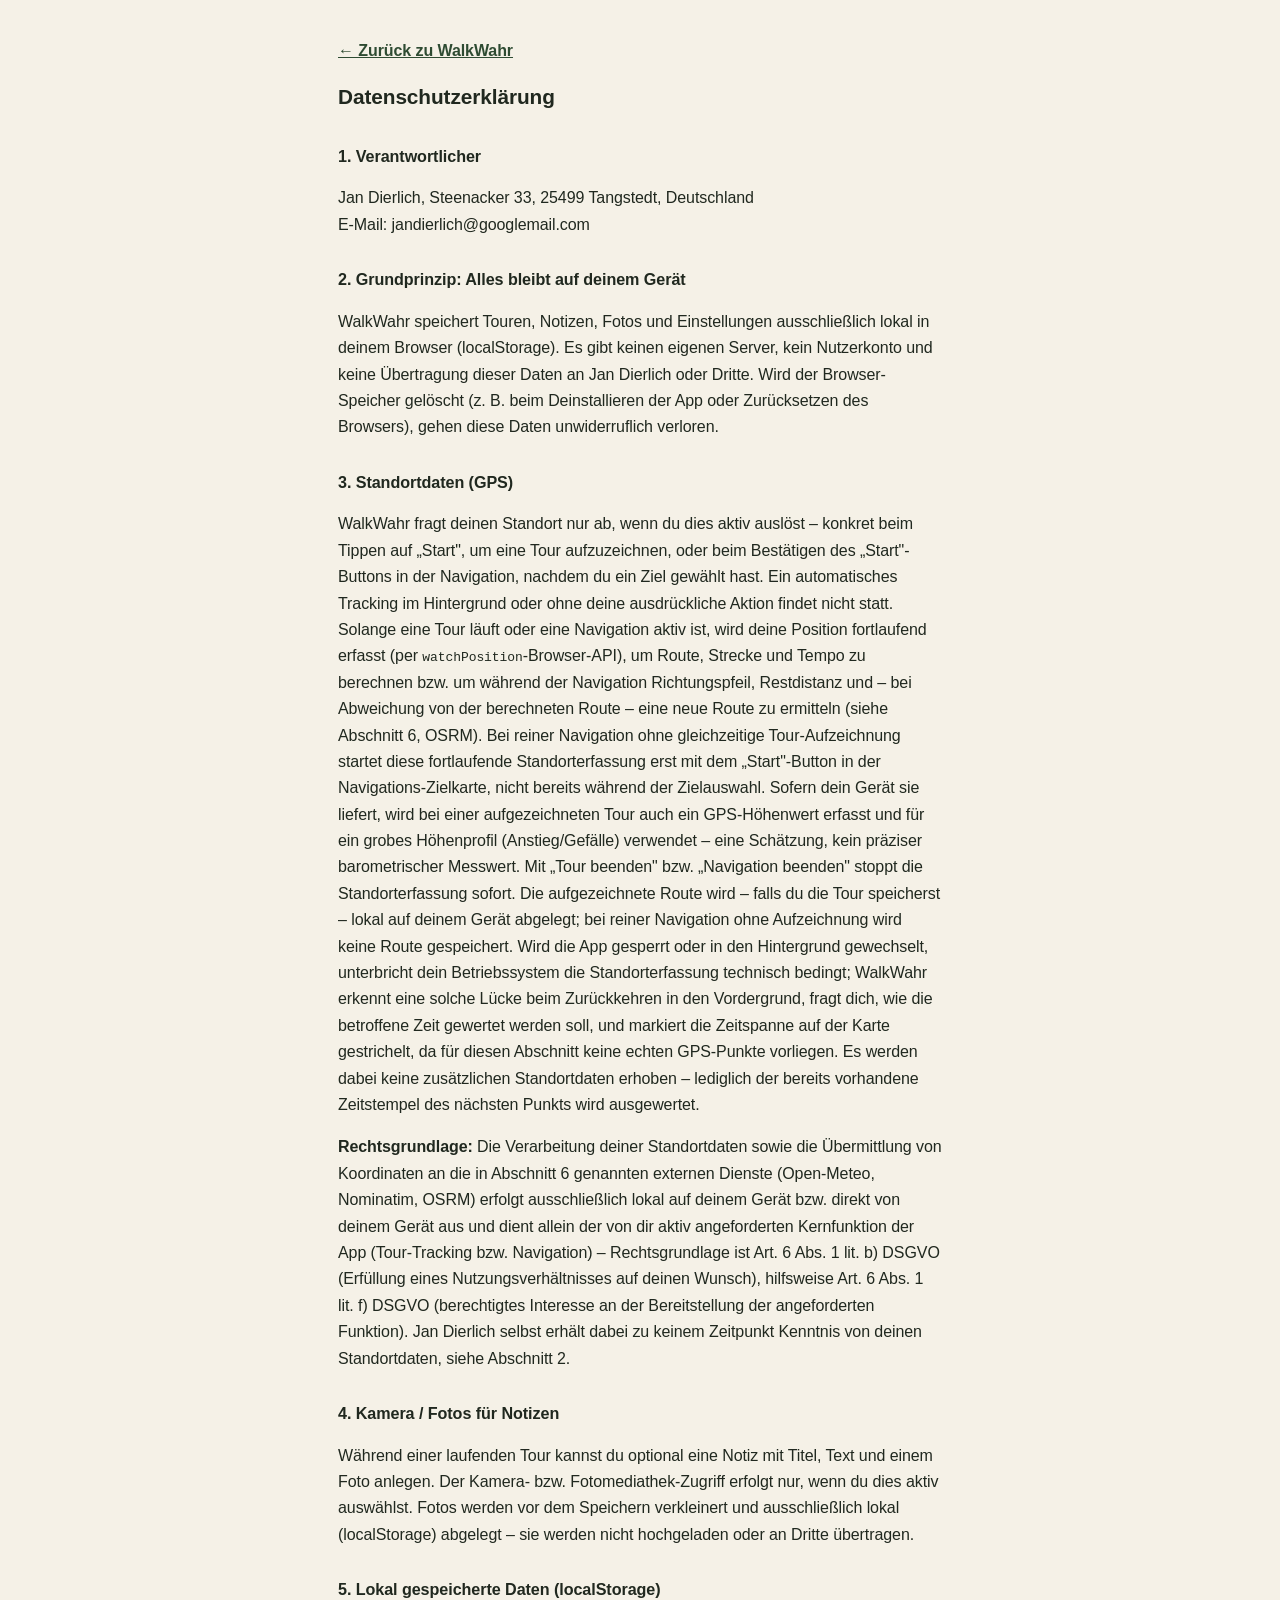
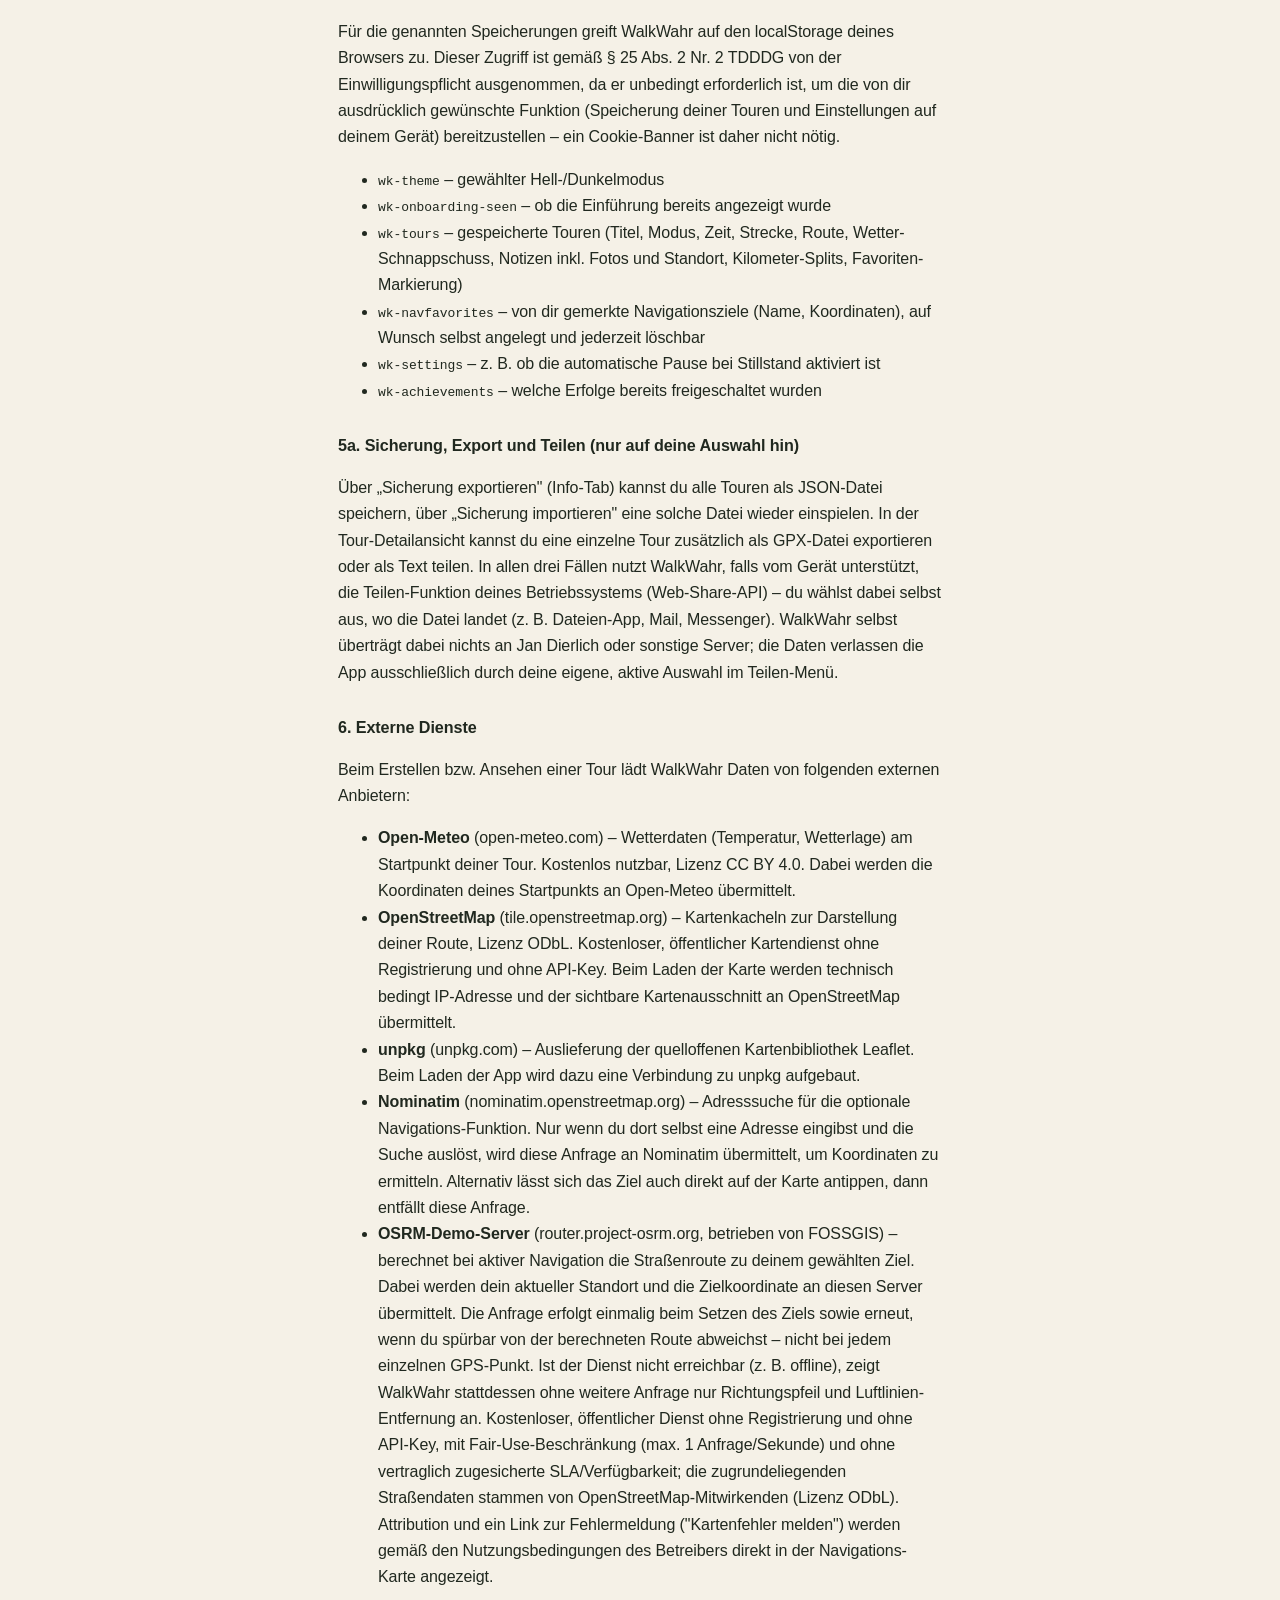
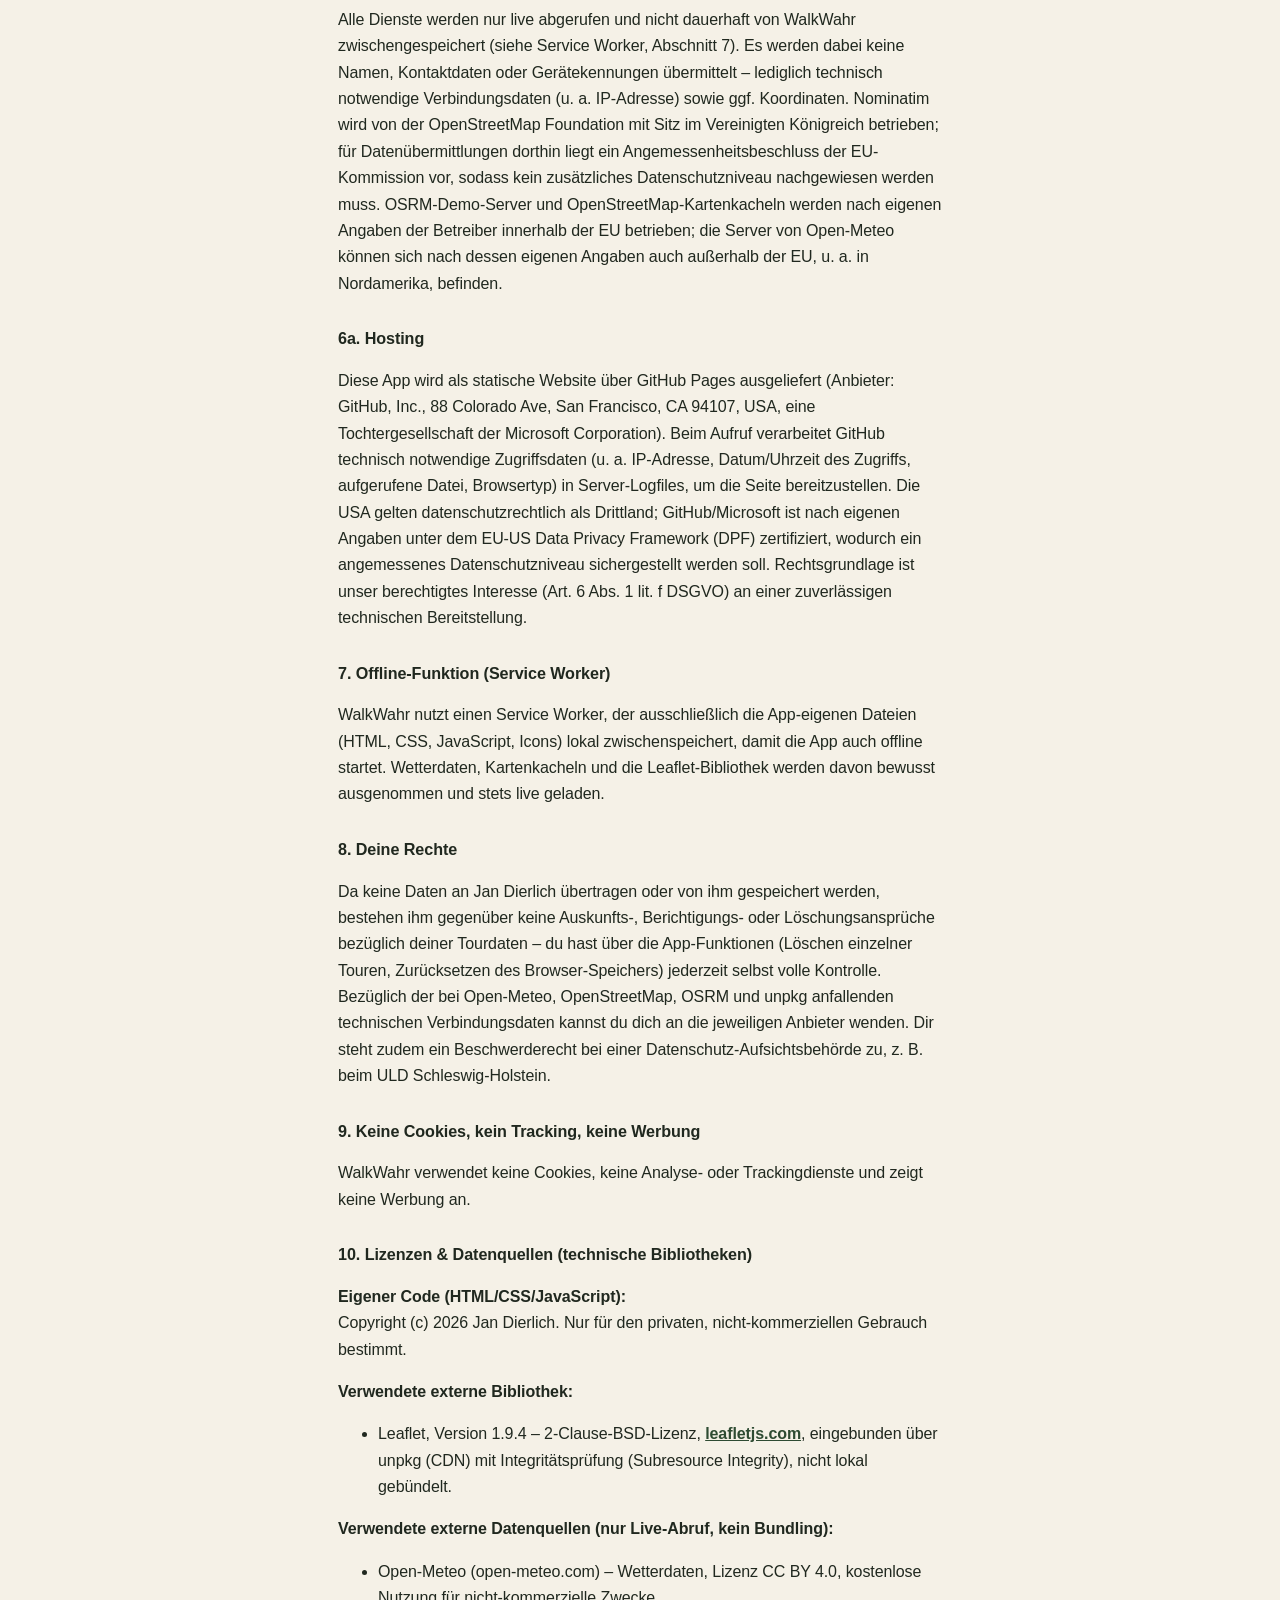
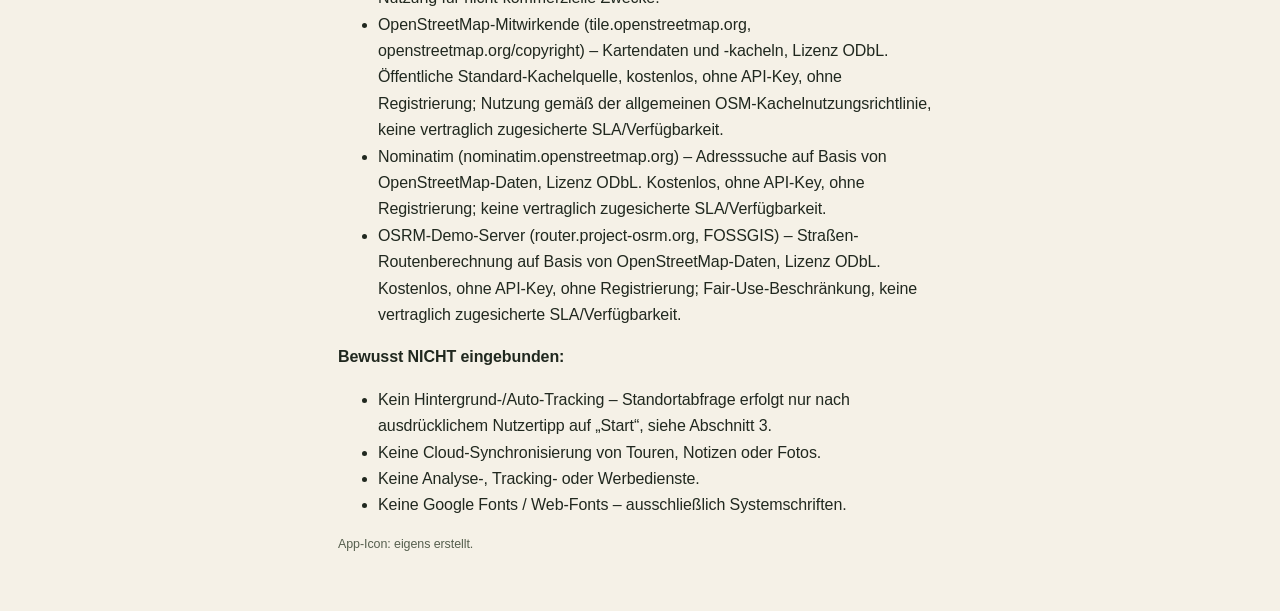
==== commit 6882b1cf: "Add files via upload" ====
--- a/wk-datenschutz.html
+++ b/wk-datenschutz.html
@@ -23,7 +23,7 @@
   <p>WalkWahr speichert Touren, Notizen, Fotos und Einstellungen ausschließlich lokal in deinem Browser (localStorage). Es gibt keinen eigenen Server, kein Nutzerkonto und keine Übertragung dieser Daten an Jan Dierlich oder Dritte. Wird der Browser-Speicher gelöscht (z. B. beim Deinstallieren der App oder Zurücksetzen des Browsers), gehen diese Daten unwiderruflich verloren.</p>
 
   <h2>3. Standortdaten (GPS)</h2>
-  <p>WalkWahr fragt deinen Standort nur ab, wenn du dies aktiv auslöst – konkret beim Tippen auf „Start", um eine Tour aufzuzeichnen, oder beim Bestätigen des „▶️ Start"-Buttons in der Navigation, nachdem du ein Ziel gewählt hast. Ein automatisches Tracking im Hintergrund oder ohne deine ausdrückliche Aktion findet nicht statt. Solange eine Tour läuft oder eine Navigation aktiv ist, wird deine Position fortlaufend erfasst (per <code>watchPosition</code>-Browser-API), um Route, Strecke und Tempo zu berechnen bzw. um während der Navigation Richtungspfeil, Restdistanz und – bei Abweichung von der berechneten Route – eine neue Route zu ermitteln (siehe Abschnitt 6, OSRM). Bei reiner Navigation ohne gleichzeitige Tour-Aufzeichnung startet diese fortlaufende Standorterfassung erst mit dem „▶️ Start"-Button in der Navigations-Zielkarte, nicht bereits während der Zielauswahl. Sofern dein Gerät sie liefert, wird bei einer aufgezeichneten Tour auch ein GPS-Höhenwert erfasst und für ein grobes Höhenprofil (Anstieg/Gefälle) verwendet – eine Schätzung, kein präziser barometrischer Messwert. Mit „Tour beenden" bzw. „Navigation beenden" stoppt die Standorterfassung sofort. Die aufgezeichnete Route wird – falls du die Tour speicherst – lokal auf deinem Gerät abgelegt; bei reiner Navigation ohne Aufzeichnung wird keine Route gespeichert. Wird die App gesperrt oder in den Hintergrund gewechselt, unterbricht dein Betriebssystem die Standorterfassung technisch bedingt; WalkWahr erkennt eine solche Lücke beim Zurückkehren in den Vordergrund, fragt dich, wie die betroffene Zeit gewertet werden soll, und markiert die Zeitspanne auf der Karte gestrichelt, da für diesen Abschnitt keine echten GPS-Punkte vorliegen. Es werden dabei keine zusätzlichen Standortdaten erhoben – lediglich der bereits vorhandene Zeitstempel des nächsten Punkts wird ausgewertet.</p>
+  <p>WalkWahr fragt deinen Standort nur ab, wenn du dies aktiv auslöst – konkret beim Tippen auf „Start", um eine Tour aufzuzeichnen, oder beim Bestätigen des „Start"-Buttons in der Navigation, nachdem du ein Ziel gewählt hast. Ein automatisches Tracking im Hintergrund oder ohne deine ausdrückliche Aktion findet nicht statt. Solange eine Tour läuft oder eine Navigation aktiv ist, wird deine Position fortlaufend erfasst (per <code>watchPosition</code>-Browser-API), um Route, Strecke und Tempo zu berechnen bzw. um während der Navigation Richtungspfeil, Restdistanz und – bei Abweichung von der berechneten Route – eine neue Route zu ermitteln (siehe Abschnitt 6, OSRM). Bei reiner Navigation ohne gleichzeitige Tour-Aufzeichnung startet diese fortlaufende Standorterfassung erst mit dem „Start"-Button in der Navigations-Zielkarte, nicht bereits während der Zielauswahl. Sofern dein Gerät sie liefert, wird bei einer aufgezeichneten Tour auch ein GPS-Höhenwert erfasst und für ein grobes Höhenprofil (Anstieg/Gefälle) verwendet – eine Schätzung, kein präziser barometrischer Messwert. Mit „Tour beenden" bzw. „Navigation beenden" stoppt die Standorterfassung sofort. Die aufgezeichnete Route wird – falls du die Tour speicherst – lokal auf deinem Gerät abgelegt; bei reiner Navigation ohne Aufzeichnung wird keine Route gespeichert. Wird die App gesperrt oder in den Hintergrund gewechselt, unterbricht dein Betriebssystem die Standorterfassung technisch bedingt; WalkWahr erkennt eine solche Lücke beim Zurückkehren in den Vordergrund, fragt dich, wie die betroffene Zeit gewertet werden soll, und markiert die Zeitspanne auf der Karte gestrichelt, da für diesen Abschnitt keine echten GPS-Punkte vorliegen. Es werden dabei keine zusätzlichen Standortdaten erhoben – lediglich der bereits vorhandene Zeitstempel des nächsten Punkts wird ausgewertet.</p>
   <p><strong>Rechtsgrundlage:</strong> Die Verarbeitung deiner Standortdaten sowie die Übermittlung von Koordinaten an die in Abschnitt 6 genannten externen Dienste (Open-Meteo, Nominatim, OSRM) erfolgt ausschließlich lokal auf deinem Gerät bzw. direkt von deinem Gerät aus und dient allein der von dir aktiv angeforderten Kernfunktion der App (Tour-Tracking bzw. Navigation) – Rechtsgrundlage ist Art. 6 Abs. 1 lit. b) DSGVO (Erfüllung eines Nutzungsverhältnisses auf deinen Wunsch), hilfsweise Art. 6 Abs. 1 lit. f) DSGVO (berechtigtes Interesse an der Bereitstellung der angeforderten Funktion). Jan Dierlich selbst erhält dabei zu keinem Zeitpunkt Kenntnis von deinen Standortdaten, siehe Abschnitt 2.</p>
 
   <h2>4. Kamera / Fotos für Notizen</h2>
--- a/wk-style.css
+++ b/wk-style.css
@@ -1,43 +1,47 @@
 :root{
-  --bg:#EEF1F9;
+  --bg:#F5F1E7;
   --card:#FFFFFF;
-  --text:#141B33;
-  --text-soft:#5C6690;
-  --accent:#2A3B66;
-  --accent2:#18234A;
-  --accent-soft:#E4E8F7;
-  --btn-warm:#EDF0FA;
-  --border:#DDE2F1;
-  --brand-a:#232E57;
-  --brand-b:#12182F;
+  --text:#20281F;
+  --text-soft:#565F4E;
+  --accent:#2E4B32;
+  --accent2:#1B3220;
+  --accent-soft:#E4E8DA;
+  --btn-warm:#EEEBDD;
+  --border:#E0DBC9;
+  --brand-a:#2E4B32;
+  --brand-b:#16281A;
   --on-brand:#FFFFFF;
-  --green:#1F8A4C;
-  --green-bg:#E4F6EC;
-  --yellow:#B26A00;
-  --yellow-bg:#FDF1DC;
-  --red:#C6273D;
-  --red-bg:#FCE8EC;
-  --shadow:0 8px 20px rgba(20,27,51,.09);
-  --shadow-lg:0 16px 36px rgba(20,27,51,.16);
+  --trail:#A84F29;
+  --trail-soft:#F3E3D6;
+  --green:#2A7240;
+  --green-bg:#E4F0E1;
+  --yellow:#925D09;
+  --yellow-bg:#FBEFD7;
+  --red:#B13A2E;
+  --red-bg:#FBE7E1;
+  --shadow:0 8px 20px rgba(32,40,31,.08);
+  --shadow-lg:0 16px 36px rgba(32,40,31,.16);
   --radius:20px;
   --safe-bottom:env(safe-area-inset-bottom, 0px);
   --safe-top:env(safe-area-inset-top, 0px);
   color-scheme:light;
 }
 [data-theme="dark"]{
-  --bg:#0A0F22;
-  --card:#121A34;
-  --text:#E8EBF8;
-  --text-soft:#94A0C6;
-  --accent:#8CA0EE;
-  --accent2:#5F74C4;
-  --accent-soft:#1C2547;
-  --btn-warm:#182142;
-  --border:#26305A;
-  --brand-a:#232E57;
-  --brand-b:#0C1226;
+  --bg:#131C13;
+  --card:#1E2B1D;
+  --text:#EAEEE3;
+  --text-soft:#9AA893;
+  --accent:#7FB489;
+  --accent2:#5A9468;
+  --accent-soft:#243620;
+  --btn-warm:#22301E;
+  --border:#324429;
+  --brand-a:#2E4B32;
+  --brand-b:#0F1C10;
   --on-brand:#FFFFFF;
-  --green:#7ED08A;
+  --trail:#E28352;
+  --trail-soft:#2E2015;
+  --green:#8FD19B;
   --green-bg:#1E3327;
   --yellow:#F2C368;
   --yellow-bg:#3A2E15;
@@ -63,6 +67,10 @@
 }
 button,input,select,textarea{font-family:inherit;}
 a{color:var(--accent);}
+.icon{width:1em;height:1em;display:inline-block;vertical-align:-0.15em;fill:none;stroke:currentColor;stroke-width:1.8;stroke-linecap:round;stroke-linejoin:round;flex-shrink:0;}
+.icon .filled{fill:currentColor;stroke:none;}
+.icon.filled *{fill:currentColor;stroke:none;}
+.icon-sprite{position:absolute;width:0;height:0;overflow:hidden;}
 .topbar h1,.cardtitle,.hero-line,.legalpage h1,.legalpage h2{font-family:-apple-system,sans-serif; font-weight:650;}
 .wsval,.statbox .val,.goalbig,.livebig .num,.monthbar-val,.skpace,.leaflet-popup-content strong{font-family:ui-monospace,SFMono-Regular,Menlo,monospace; font-weight:500;}
 
@@ -84,6 +92,7 @@
   width:38px;height:38px;display:flex;align-items:center;justify-content:center;flex-shrink:0;
   color:#fff;box-shadow:none;transition:transform .12s ease;
 }
+.iconbtn .icon{width:19px;height:19px;}
 .iconbtn:active{transform:scale(0.92);}
 .iconbtn[hidden]{display:none;}
 
@@ -116,12 +125,27 @@
 [data-theme="dark"] .overlay-modal{background:rgba(0,0,0,0.6);}
 .overlay-modal .overlay-scroll{flex:none;width:100%;max-width:480px;padding:16px;justify-content:center;}
 
-/* ---------- Hero (Start-Tab Begrüßung) ---------- */
+/* ---------- Hero (Start-Tab Begrüßung): Höhenlinien-Motiv als eigenständiges Erkennungsmerkmal ---------- */
 .hero{
+  position:relative;overflow:hidden;
   background:linear-gradient(150deg,var(--brand-a),var(--brand-b));color:#fff;
-  border-radius:var(--radius);padding:20px;box-shadow:0 10px 24px rgba(8,11,24,.28);
-}
-.hero-line{font-size:.96rem;font-weight:650;}
+  border-radius:var(--radius);padding:24px 20px;box-shadow:0 10px 24px rgba(8,11,24,.28);
+}
+.hero::before{
+  content:"";position:absolute;inset:0;opacity:.5;pointer-events:none;
+  background-image:
+    url("data:image/svg+xml,%3Csvg xmlns='http://www.w3.org/2000/svg' width='420' height='200' viewBox='0 0 420 200'%3E%3Cg fill='none' stroke='%23ffffff' stroke-opacity='0.16' stroke-width='1.4'%3E%3Cpath d='M-20 150 Q60 110 120 140 T260 130 T440 155'/%3E%3Cpath d='M-20 170 Q70 135 140 162 T280 150 T440 178'/%3E%3Cpath d='M-20 30 Q80 -5 150 22 T300 12 T440 38'/%3E%3Cpath d='M-20 55 Q90 20 160 48 T310 36 T440 62'/%3E%3C/g%3E%3C/svg%3E");
+  background-size:cover;background-position:center;
+}
+.hero-top{position:relative;display:flex;align-items:flex-start;justify-content:space-between;gap:12px;}
+.hero-line{font-size:1.05rem;font-weight:650;position:relative;letter-spacing:-0.01em;}
+.hero-sub{font-size:.8rem;opacity:.8;margin-top:4px;position:relative;font-weight:500;}
+.hero-pin{
+  position:relative;flex-shrink:0;width:38px;height:38px;border-radius:50%;
+  background:rgba(255,255,255,.14);border:1px solid rgba(255,255,255,.22);
+  display:flex;align-items:center;justify-content:center;
+}
+.hero-pin .icon{width:19px;height:19px;}
 
 .cardtitle{display:block;margin-bottom:2px;font-weight:650;font-size:.98rem;}
 
@@ -141,9 +165,10 @@
 }
 .qtile:active{transform:scale(0.96);}
 .qtile .qic{
-  width:38px;height:38px;border-radius:11px;display:flex;align-items:center;justify-content:center;
-  background:var(--accent-soft);font-size:1.15rem;
-}
+  width:38px;height:38px;border-radius:50%;display:flex;align-items:center;justify-content:center;
+  background:var(--accent-soft);color:var(--accent);font-size:1.15rem;
+}
+[data-theme="dark"] .qtile .qic{color:var(--accent);}
 .qtile .qlbl{font-size:.72rem;font-weight:600;color:var(--text-soft);}
 
 .weekstrip{display:flex;align-items:center;justify-content:space-around;padding:16px 12px;}
@@ -202,7 +227,7 @@
 }
 .mapfallback span{font-size:1.8rem;}
 /* dezenter Dunkelmodus-Look für die Standard-Kacheln (gleiche Kachelquelle, nur eingefärbt), Mitternachtsblau-Tönung */
-[data-theme="dark"] .leaflet-tile-pane{filter:invert(94%) hue-rotate(190deg) brightness(0.88) contrast(0.9) saturate(0.85);}
+[data-theme="dark"] .leaflet-tile-pane{filter:invert(93%) hue-rotate(78deg) brightness(0.87) contrast(0.92) saturate(0.55);}
 
 .weatherline{
   display:flex;align-items:center;gap:10px;padding:12px 14px;border-radius:14px;
@@ -337,7 +362,7 @@
 .dettitlerow .cardtitle{font-size:1.08rem;overflow:hidden;text-overflow:ellipsis;white-space:nowrap;}
 
 /* ---------- Notiz-Marker auf der Karte ---------- */
-.wk-notemarker{font-size:22px;line-height:1;filter:drop-shadow(0 2px 3px rgba(0,0,0,0.35));}
+.wk-notemarker{font-size:24px;line-height:1;color:var(--trail);filter:drop-shadow(0 2px 3px rgba(0,0,0,0.35));}
 .leaflet-popup-content{font-size:.82rem;line-height:1.4;}
 .leaflet-popup-content img{display:block;}
 
@@ -420,7 +445,7 @@
 .navfav-item .navfav-del{flex:0 0 auto;border:none;background:none;color:var(--text-soft);font-size:1rem;
   padding:4px;line-height:1;}
 .navfav-item .navfav-del:active{color:var(--text);}
-.navfavbtn{flex:0 0 auto;border:none;background:none;font-size:1.5rem;color:#7C6AD8;padding:4px 6px;
+.navfavbtn{flex:0 0 auto;border:none;background:none;font-size:1.5rem;color:var(--trail);padding:4px 6px;
   align-self:flex-start;line-height:1;}
 .navfavbtn:active{opacity:.6;}
 .navattrib{margin-top:6px;}
@@ -431,11 +456,11 @@
   display:flex;align-items:center;justify-content:center;overflow:hidden;
 }
 [data-theme="dark"] .navarrowwrap{background:var(--bg);border:1px solid var(--border);}
-.navarrow{font-size:1.6rem;color:#7C6AD8;transition:transform .25s ease;transform:rotate(0deg);}
+.navarrow{font-size:1.6rem;color:var(--trail);transition:transform .25s ease;transform:rotate(0deg);}
 .navinfo{flex:1;min-width:0;}
 .navdist{font-size:1.2rem;font-weight:650;color:var(--text);}
 .navlabel{font-size:.78rem;color:var(--text-soft);overflow:hidden;text-overflow:ellipsis;white-space:nowrap;}
-.navinstruction{font-size:.85rem;font-weight:600;color:#7C6AD8;margin-top:4px;}
+.navinstruction{font-size:.85rem;font-weight:600;color:var(--trail);margin-top:4px;}
 
 .togglewrap{display:flex;align-items:center;justify-content:space-between;padding:4px 2px;}
 .small{font-size:.78rem;color:var(--text-soft);line-height:1.55;}
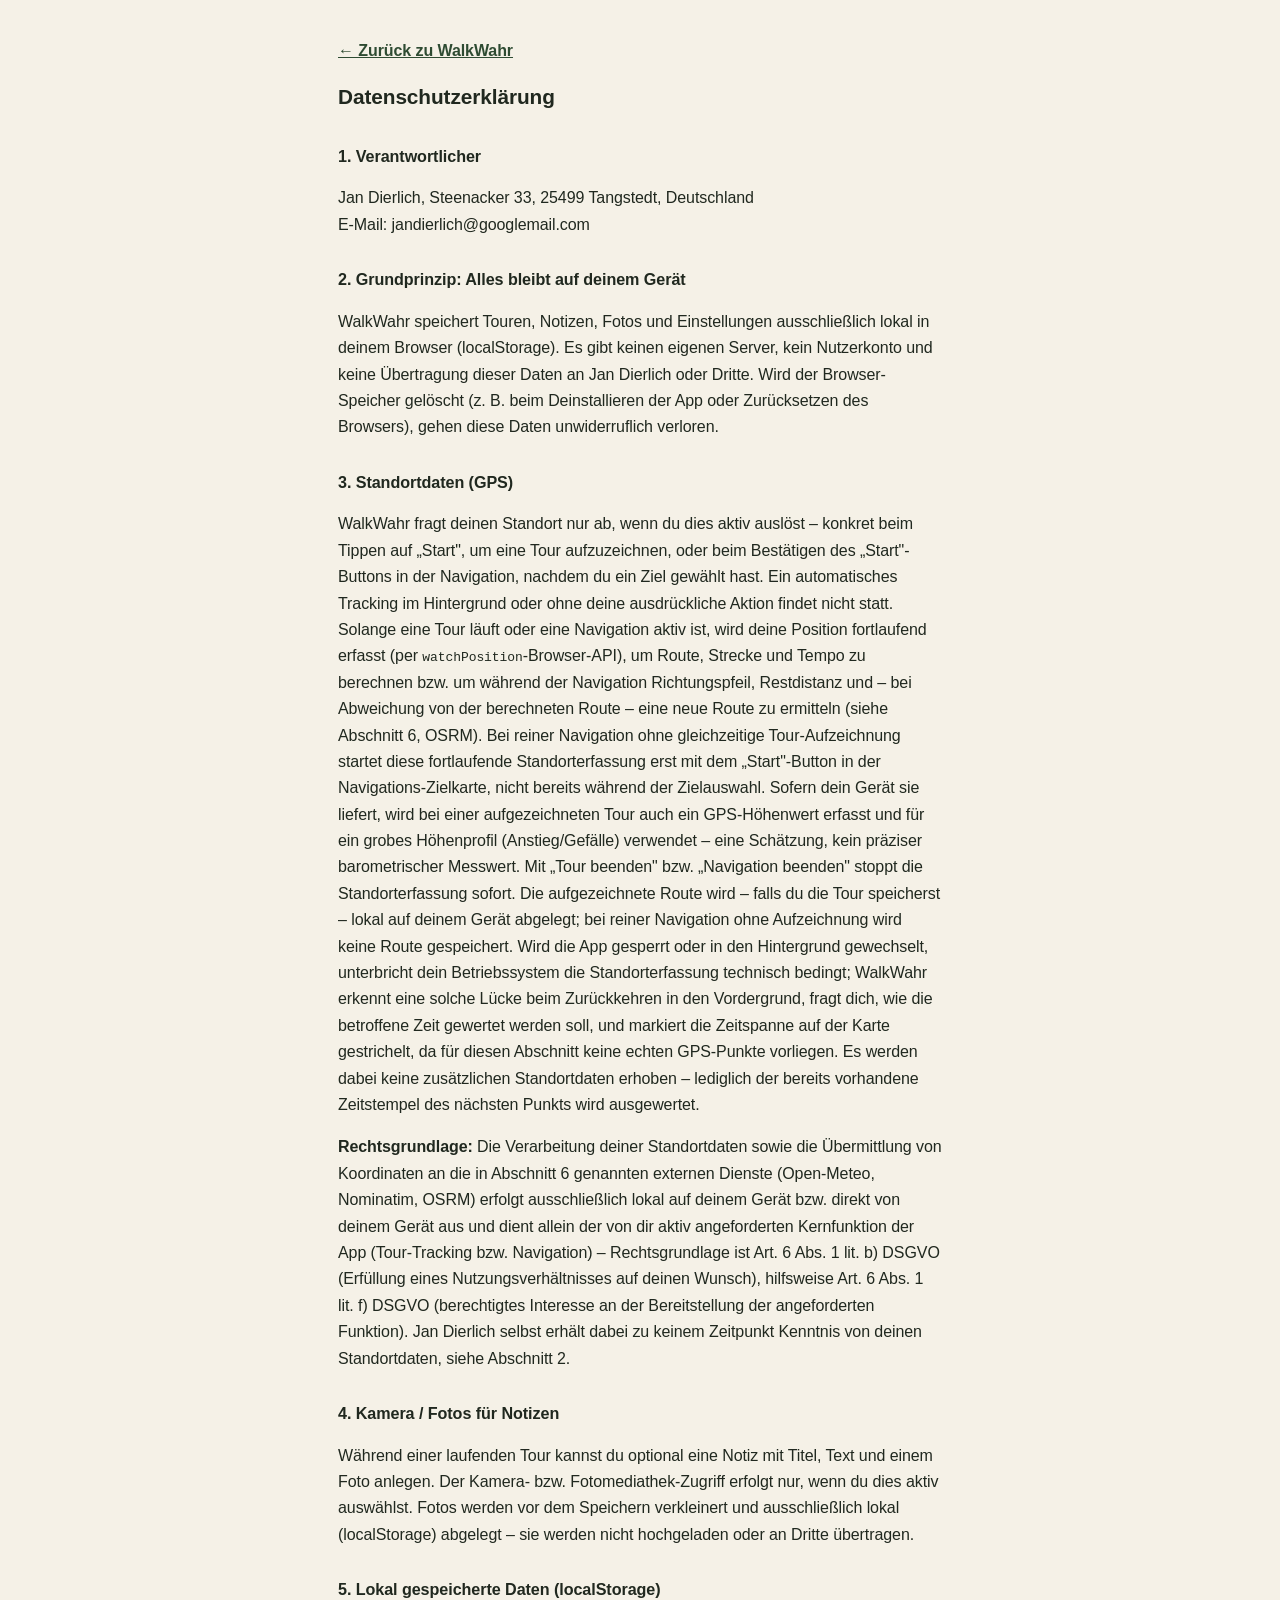
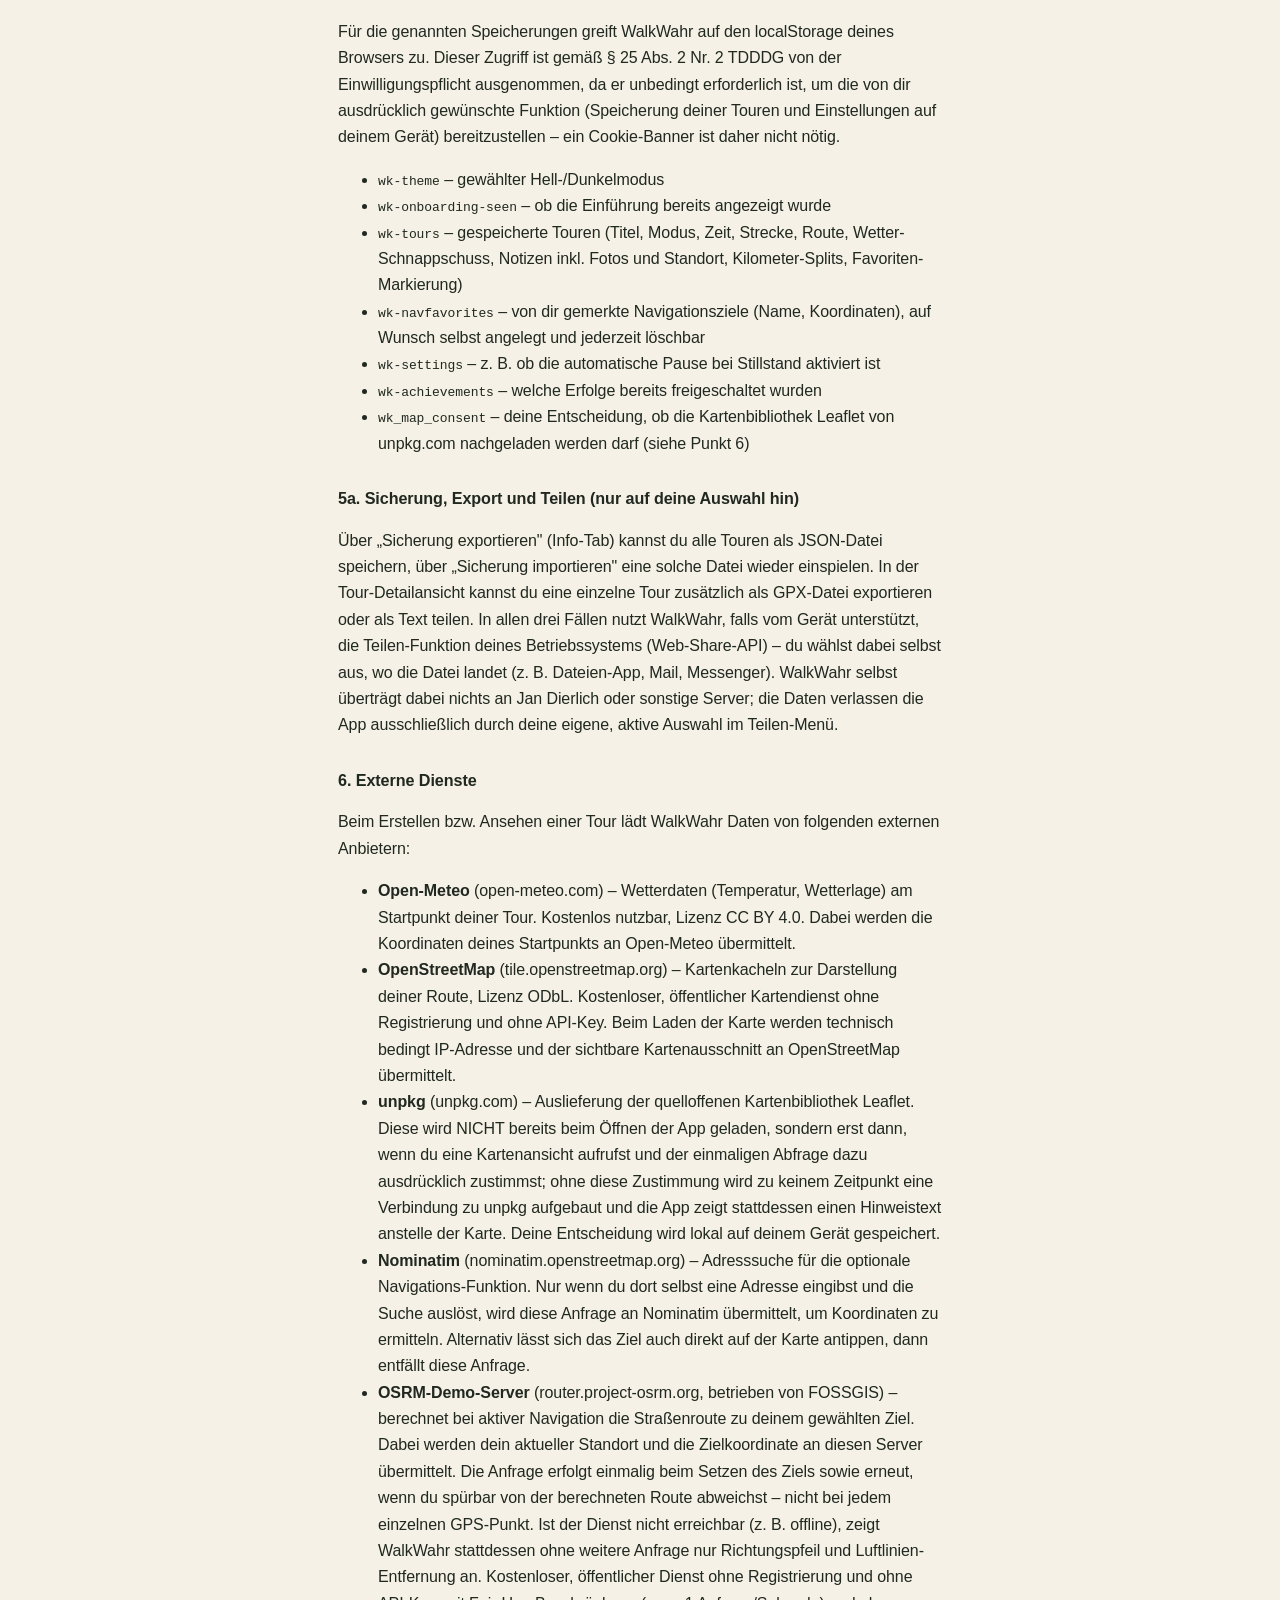
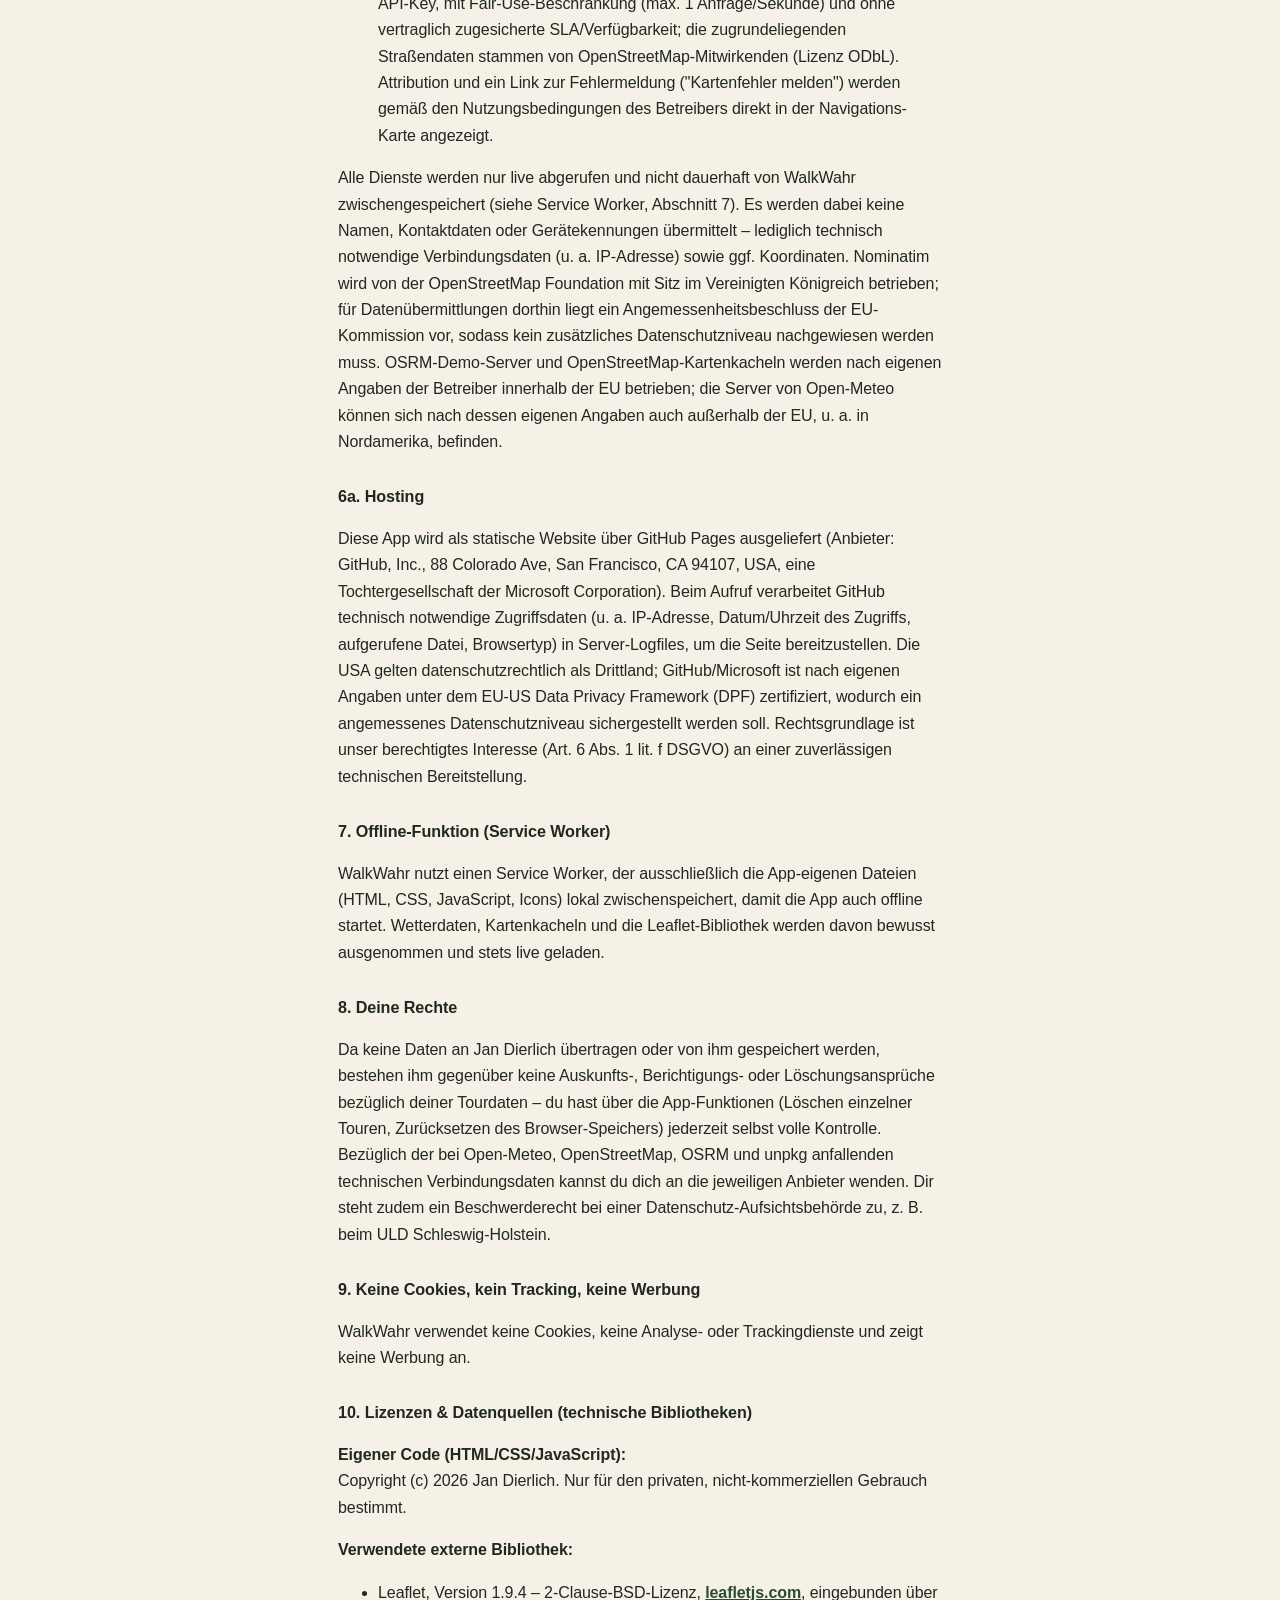
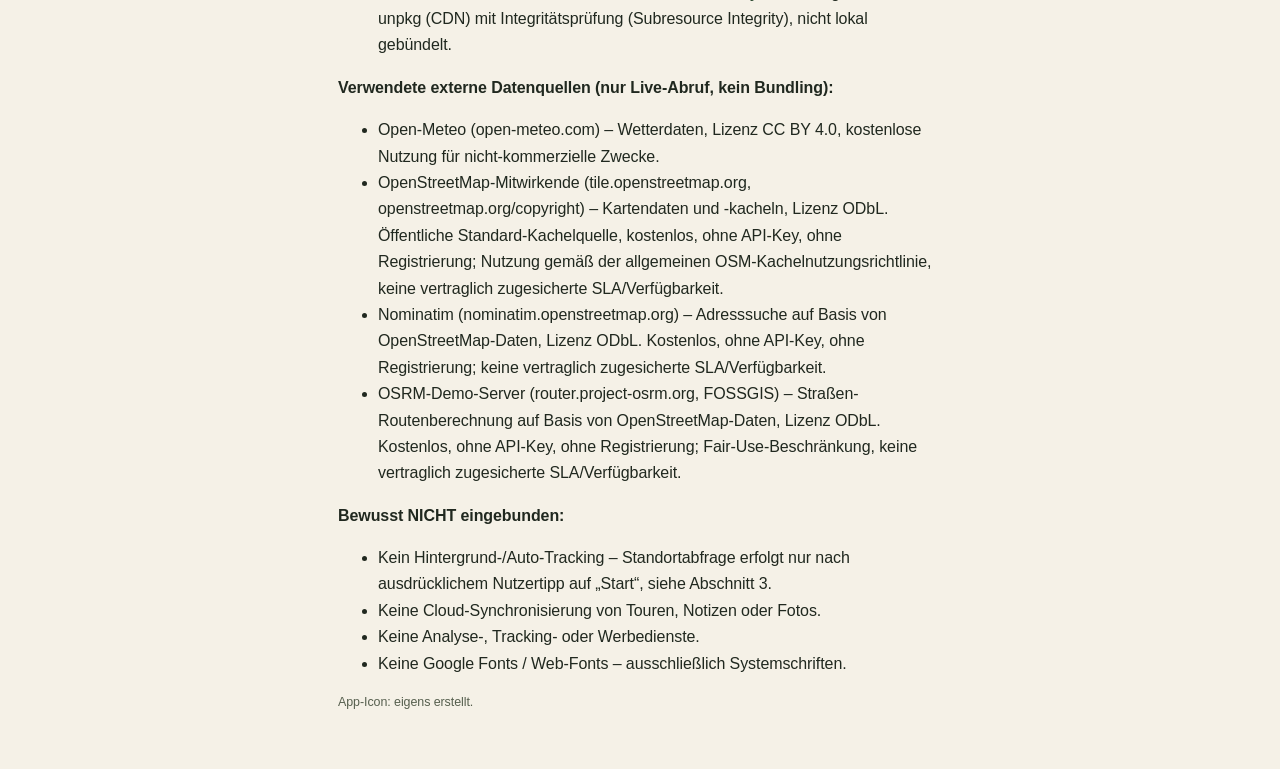
==== commit a9979f91: "Add files via upload" ====
--- a/wk-datenschutz.html
+++ b/wk-datenschutz.html
@@ -38,6 +38,7 @@
     <li><code>wk-navfavorites</code> – von dir gemerkte Navigationsziele (Name, Koordinaten), auf Wunsch selbst angelegt und jederzeit löschbar</li>
     <li><code>wk-settings</code> – z. B. ob die automatische Pause bei Stillstand aktiviert ist</li>
     <li><code>wk-achievements</code> – welche Erfolge bereits freigeschaltet wurden</li>
+    <li><code>wk_map_consent</code> – deine Entscheidung, ob die Kartenbibliothek Leaflet von unpkg.com nachgeladen werden darf (siehe Punkt 6)</li>
   </ul>
 
   <h2>5a. Sicherung, Export und Teilen (nur auf deine Auswahl hin)</h2>
@@ -48,7 +49,7 @@
   <ul>
     <li><strong>Open-Meteo</strong> (open-meteo.com) – Wetterdaten (Temperatur, Wetterlage) am Startpunkt deiner Tour. Kostenlos nutzbar, Lizenz CC BY 4.0. Dabei werden die Koordinaten deines Startpunkts an Open-Meteo übermittelt.</li>
     <li><strong>OpenStreetMap</strong> (tile.openstreetmap.org) – Kartenkacheln zur Darstellung deiner Route, Lizenz ODbL. Kostenloser, öffentlicher Kartendienst ohne Registrierung und ohne API-Key. Beim Laden der Karte werden technisch bedingt IP-Adresse und der sichtbare Kartenausschnitt an OpenStreetMap übermittelt.</li>
-    <li><strong>unpkg</strong> (unpkg.com) – Auslieferung der quelloffenen Kartenbibliothek Leaflet. Beim Laden der App wird dazu eine Verbindung zu unpkg aufgebaut.</li>
+    <li><strong>unpkg</strong> (unpkg.com) – Auslieferung der quelloffenen Kartenbibliothek Leaflet. Diese wird NICHT bereits beim Öffnen der App geladen, sondern erst dann, wenn du eine Kartenansicht aufrufst und der einmaligen Abfrage dazu ausdrücklich zustimmst; ohne diese Zustimmung wird zu keinem Zeitpunkt eine Verbindung zu unpkg aufgebaut und die App zeigt stattdessen einen Hinweistext anstelle der Karte. Deine Entscheidung wird lokal auf deinem Gerät gespeichert.</li>
     <li><strong>Nominatim</strong> (nominatim.openstreetmap.org) – Adresssuche für die optionale Navigations-Funktion. Nur wenn du dort selbst eine Adresse eingibst und die Suche auslöst, wird diese Anfrage an Nominatim übermittelt, um Koordinaten zu ermitteln. Alternativ lässt sich das Ziel auch direkt auf der Karte antippen, dann entfällt diese Anfrage.</li>
     <li><strong>OSRM-Demo-Server</strong> (router.project-osrm.org, betrieben von FOSSGIS) – berechnet bei aktiver Navigation die Straßenroute zu deinem gewählten Ziel. Dabei werden dein aktueller Standort und die Zielkoordinate an diesen Server übermittelt. Die Anfrage erfolgt einmalig beim Setzen des Ziels sowie erneut, wenn du spürbar von der berechneten Route abweichst – nicht bei jedem einzelnen GPS-Punkt. Ist der Dienst nicht erreichbar (z. B. offline), zeigt WalkWahr stattdessen ohne weitere Anfrage nur Richtungspfeil und Luftlinien-Entfernung an. Kostenloser, öffentlicher Dienst ohne Registrierung und ohne API-Key, mit Fair-Use-Beschränkung (max. 1 Anfrage/Sekunde) und ohne vertraglich zugesicherte SLA/Verfügbarkeit; die zugrundeliegenden Straßendaten stammen von OpenStreetMap-Mitwirkenden (Lizenz ODbL). Attribution und ein Link zur Fehlermeldung ("Kartenfehler melden") werden gemäß den Nutzungsbedingungen des Betreibers direkt in der Navigations-Karte angezeigt.</li>
   </ul>
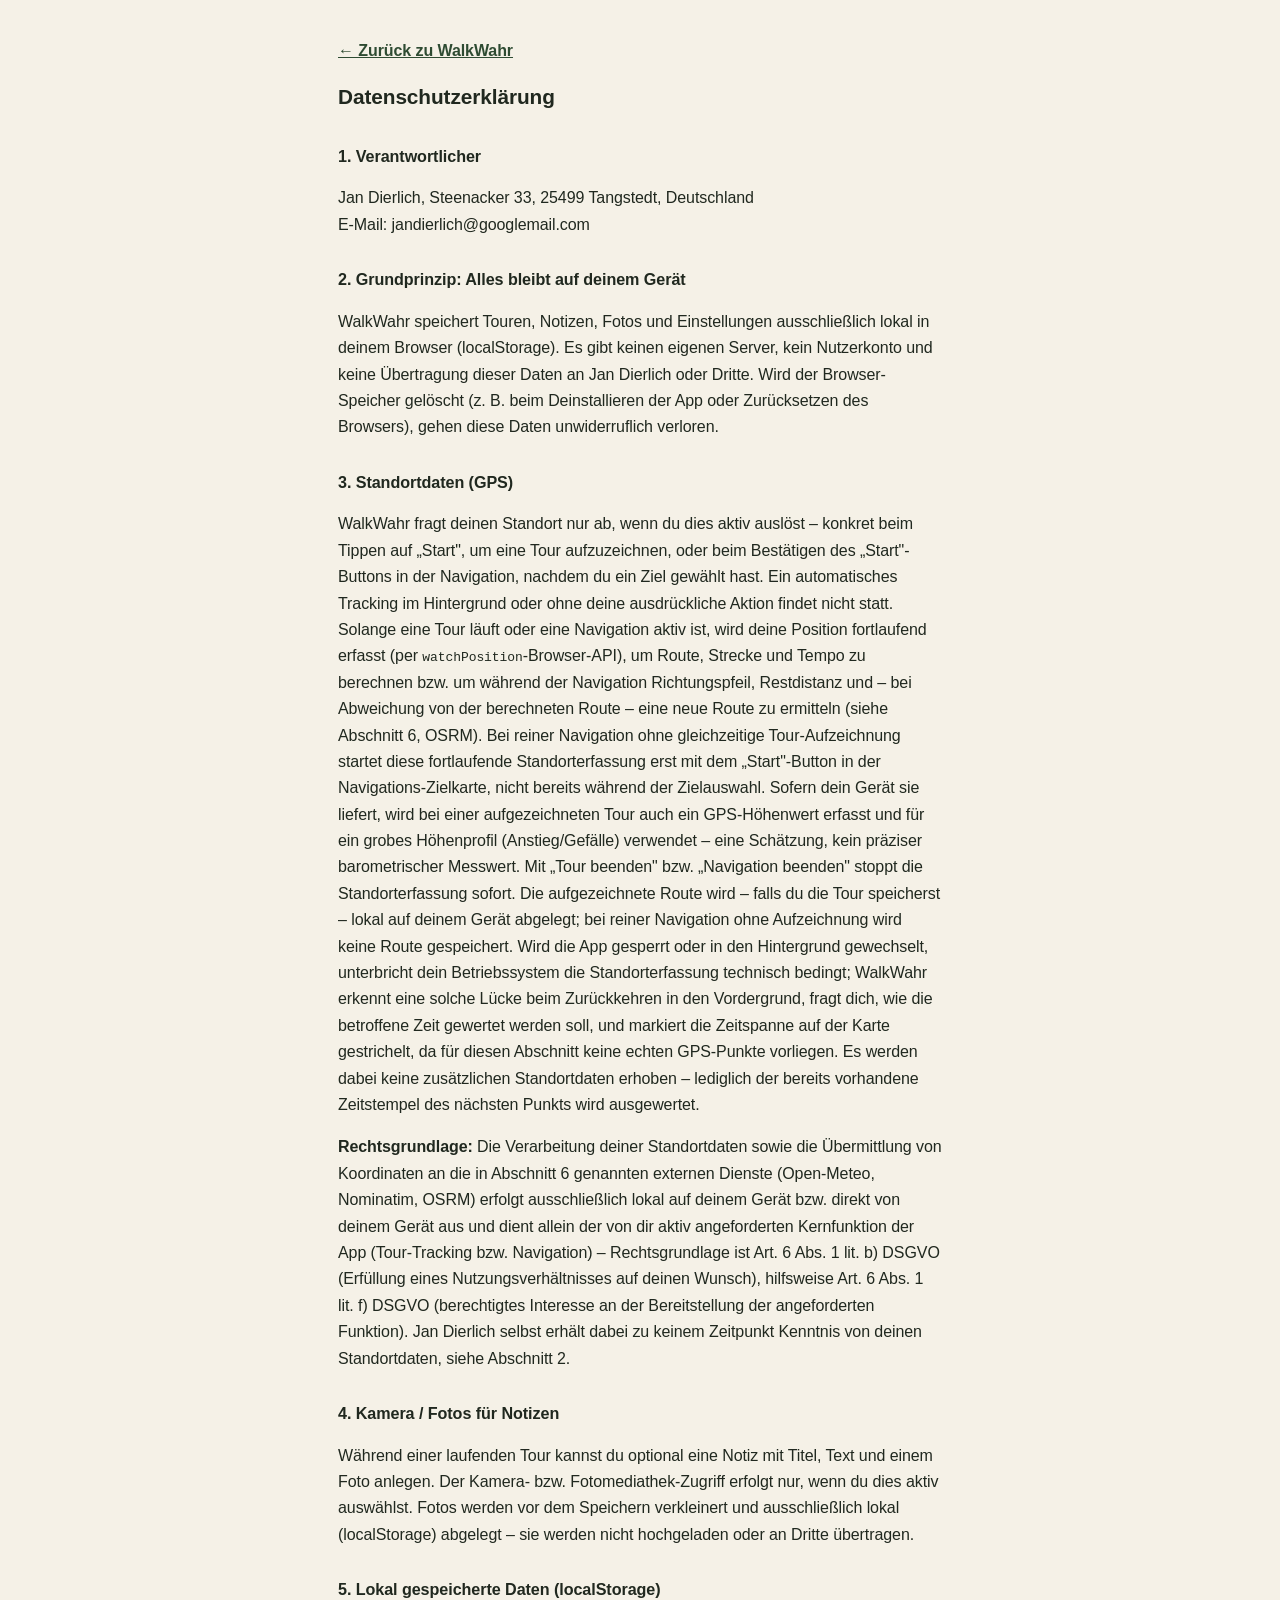
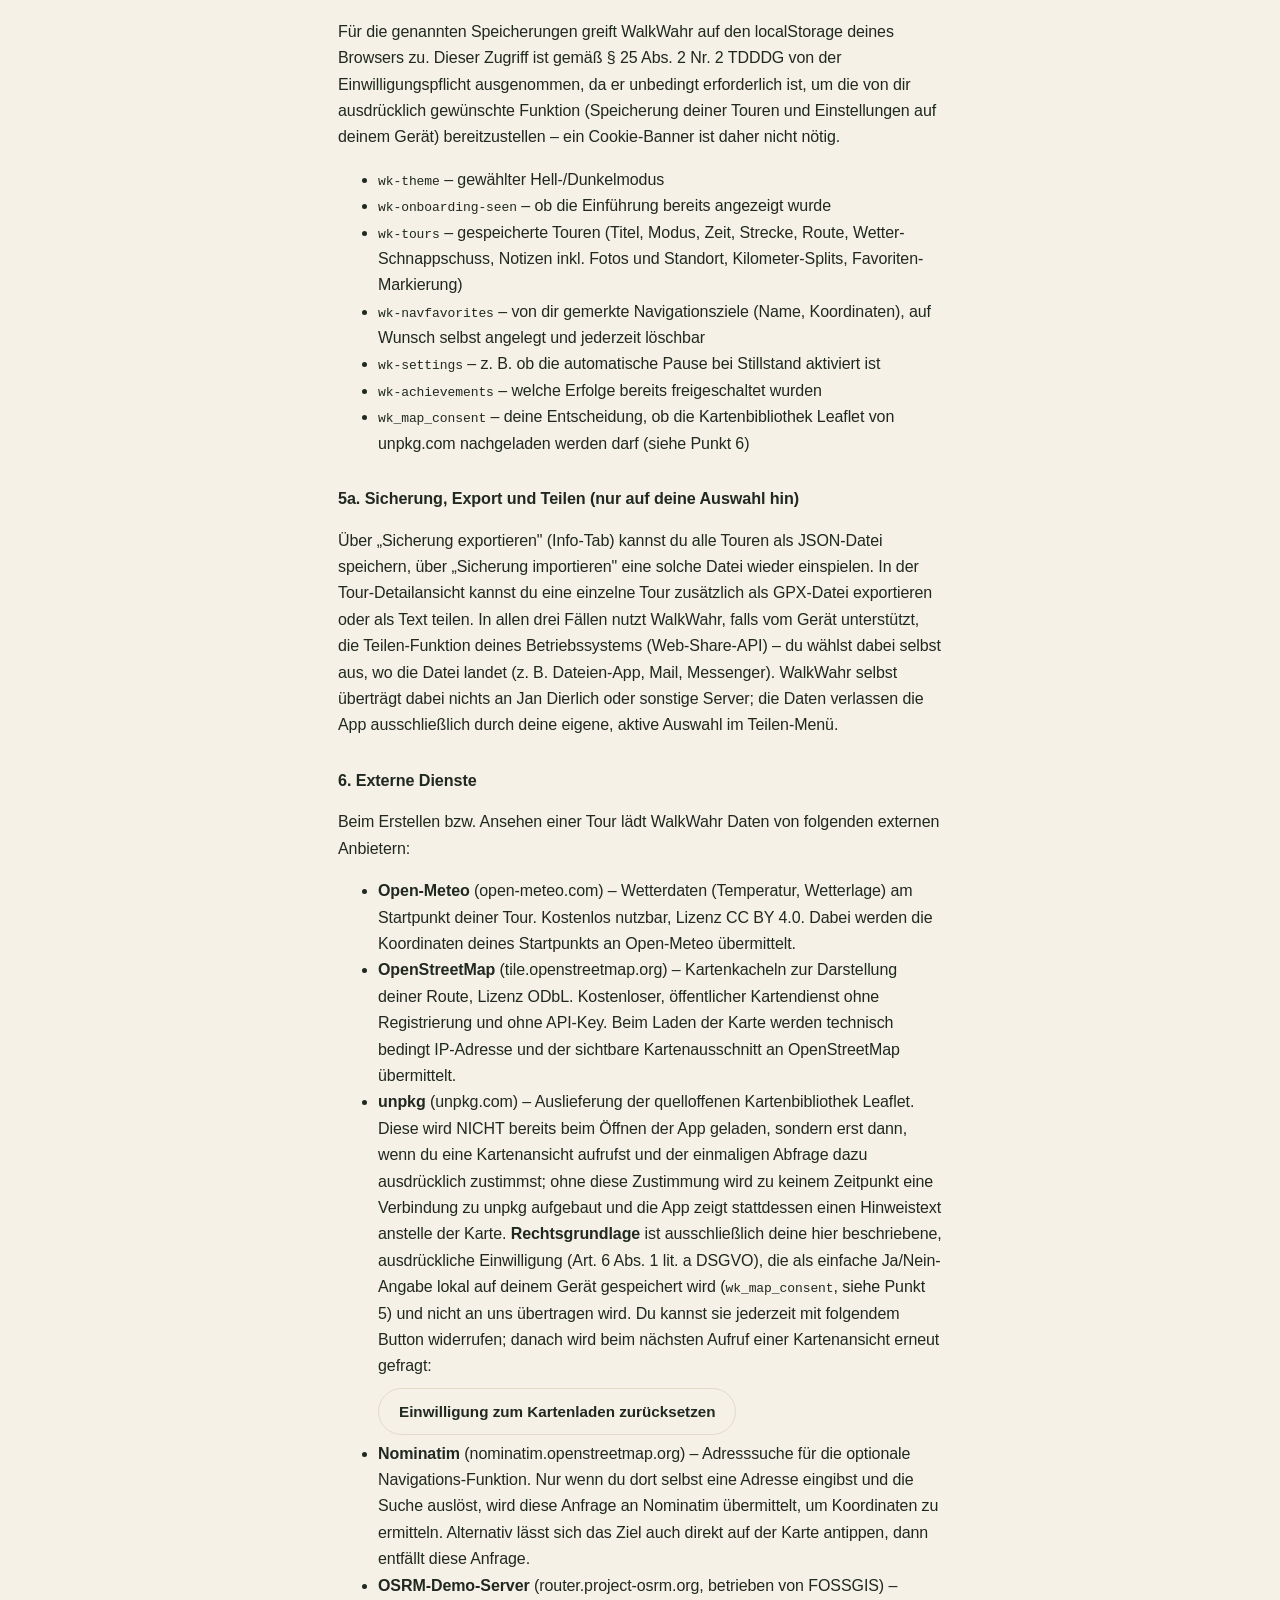
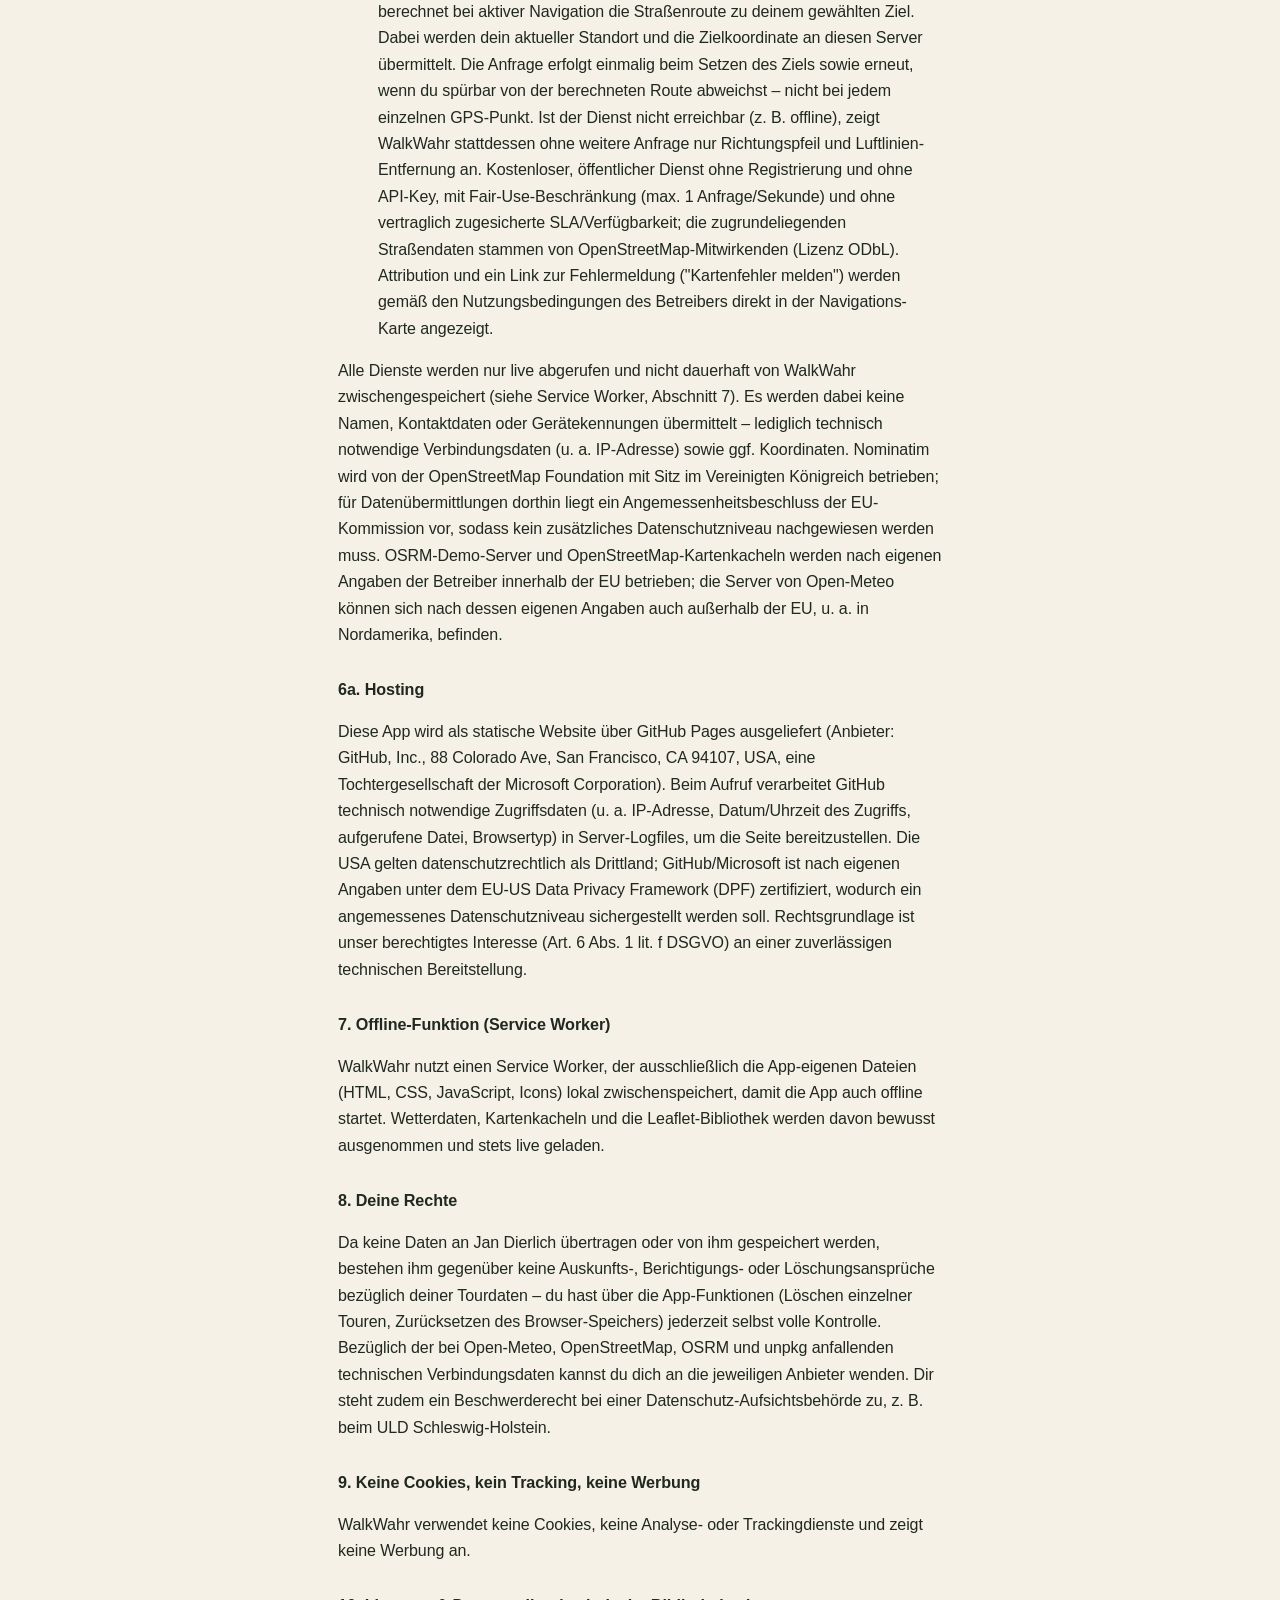
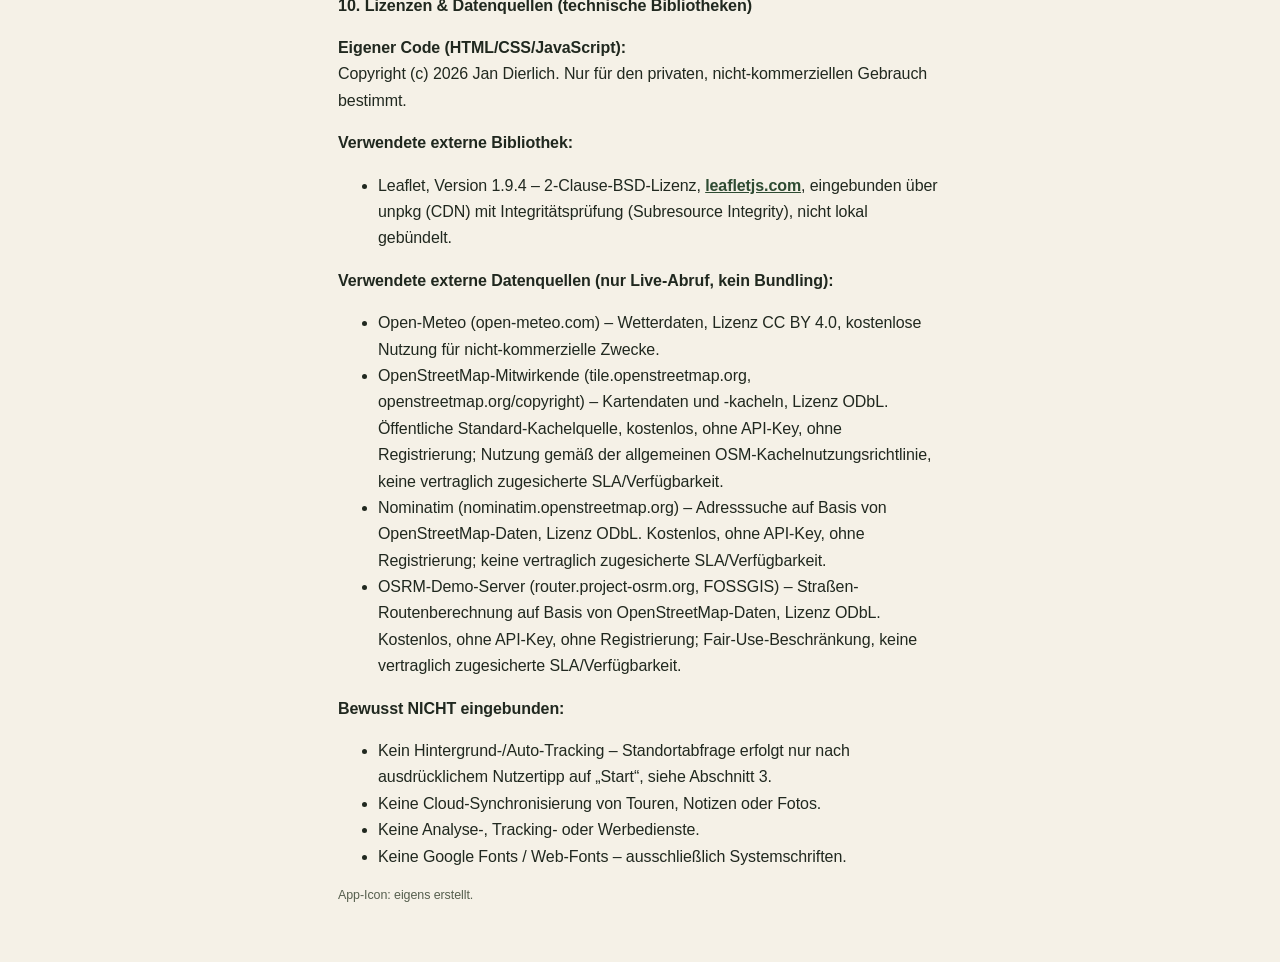
==== commit 5345a972: "Add files via upload" ====
--- a/wk-datenschutz.html
+++ b/wk-datenschutz.html
@@ -49,7 +49,10 @@
   <ul>
     <li><strong>Open-Meteo</strong> (open-meteo.com) – Wetterdaten (Temperatur, Wetterlage) am Startpunkt deiner Tour. Kostenlos nutzbar, Lizenz CC BY 4.0. Dabei werden die Koordinaten deines Startpunkts an Open-Meteo übermittelt.</li>
     <li><strong>OpenStreetMap</strong> (tile.openstreetmap.org) – Kartenkacheln zur Darstellung deiner Route, Lizenz ODbL. Kostenloser, öffentlicher Kartendienst ohne Registrierung und ohne API-Key. Beim Laden der Karte werden technisch bedingt IP-Adresse und der sichtbare Kartenausschnitt an OpenStreetMap übermittelt.</li>
-    <li><strong>unpkg</strong> (unpkg.com) – Auslieferung der quelloffenen Kartenbibliothek Leaflet. Diese wird NICHT bereits beim Öffnen der App geladen, sondern erst dann, wenn du eine Kartenansicht aufrufst und der einmaligen Abfrage dazu ausdrücklich zustimmst; ohne diese Zustimmung wird zu keinem Zeitpunkt eine Verbindung zu unpkg aufgebaut und die App zeigt stattdessen einen Hinweistext anstelle der Karte. Deine Entscheidung wird lokal auf deinem Gerät gespeichert.</li>
+    <li><strong>unpkg</strong> (unpkg.com) – Auslieferung der quelloffenen Kartenbibliothek Leaflet. Diese wird NICHT bereits beim Öffnen der App geladen, sondern erst dann, wenn du eine Kartenansicht aufrufst und der einmaligen Abfrage dazu ausdrücklich zustimmst; ohne diese Zustimmung wird zu keinem Zeitpunkt eine Verbindung zu unpkg aufgebaut und die App zeigt stattdessen einen Hinweistext anstelle der Karte. <strong>Rechtsgrundlage</strong> ist ausschließlich deine hier beschriebene, ausdrückliche Einwilligung (Art. 6 Abs. 1 lit. a DSGVO), die als einfache Ja/Nein-Angabe lokal auf deinem Gerät gespeichert wird (<code>wk_map_consent</code>, siehe Punkt 5) und nicht an uns übertragen wird. Du kannst sie jederzeit mit folgendem Button widerrufen; danach wird beim nächsten Aufruf einer Kartenansicht erneut gefragt:
+      <br><button type="button" id="map-consent-reset-btn" class="btn btn-outline" style="margin-top:8px;">Einwilligung zum Kartenladen zurücksetzen</button>
+      <span id="map-consent-reset-status" class="small" style="display:block;margin-top:6px;"></span>
+    </li>
     <li><strong>Nominatim</strong> (nominatim.openstreetmap.org) – Adresssuche für die optionale Navigations-Funktion. Nur wenn du dort selbst eine Adresse eingibst und die Suche auslöst, wird diese Anfrage an Nominatim übermittelt, um Koordinaten zu ermitteln. Alternativ lässt sich das Ziel auch direkt auf der Karte antippen, dann entfällt diese Anfrage.</li>
     <li><strong>OSRM-Demo-Server</strong> (router.project-osrm.org, betrieben von FOSSGIS) – berechnet bei aktiver Navigation die Straßenroute zu deinem gewählten Ziel. Dabei werden dein aktueller Standort und die Zielkoordinate an diesen Server übermittelt. Die Anfrage erfolgt einmalig beim Setzen des Ziels sowie erneut, wenn du spürbar von der berechneten Route abweichst – nicht bei jedem einzelnen GPS-Punkt. Ist der Dienst nicht erreichbar (z. B. offline), zeigt WalkWahr stattdessen ohne weitere Anfrage nur Richtungspfeil und Luftlinien-Entfernung an. Kostenloser, öffentlicher Dienst ohne Registrierung und ohne API-Key, mit Fair-Use-Beschränkung (max. 1 Anfrage/Sekunde) und ohne vertraglich zugesicherte SLA/Verfügbarkeit; die zugrundeliegenden Straßendaten stammen von OpenStreetMap-Mitwirkenden (Lizenz ODbL). Attribution und ein Link zur Fehlermeldung ("Kartenfehler melden") werden gemäß den Nutzungsbedingungen des Betreibers direkt in der Navigations-Karte angezeigt.</li>
   </ul>
@@ -89,5 +92,23 @@
   </ul>
   <p class="small">App-Icon: eigens erstellt.</p>
 </div>
+<script>
+  (function () {
+    var btn = document.getElementById("map-consent-reset-btn");
+    var status = document.getElementById("map-consent-reset-status");
+    if (!btn) return;
+    btn.addEventListener("click", function () {
+      try {
+        var hadConsent = localStorage.getItem("wk_map_consent") !== null;
+        localStorage.removeItem("wk_map_consent");
+        status.textContent = hadConsent
+          ? "Erledigt: Deine bisherige Wahl wurde gelöscht. Beim nächsten Öffnen einer Karte wirst du erneut gefragt."
+          : "Es war noch keine Wahl gespeichert.";
+      } catch (e) {
+        status.textContent = "Zurücksetzen war nicht möglich (Browser-Speicher nicht verfügbar).";
+      }
+    });
+  })();
+</script>
 </body>
 </html>
